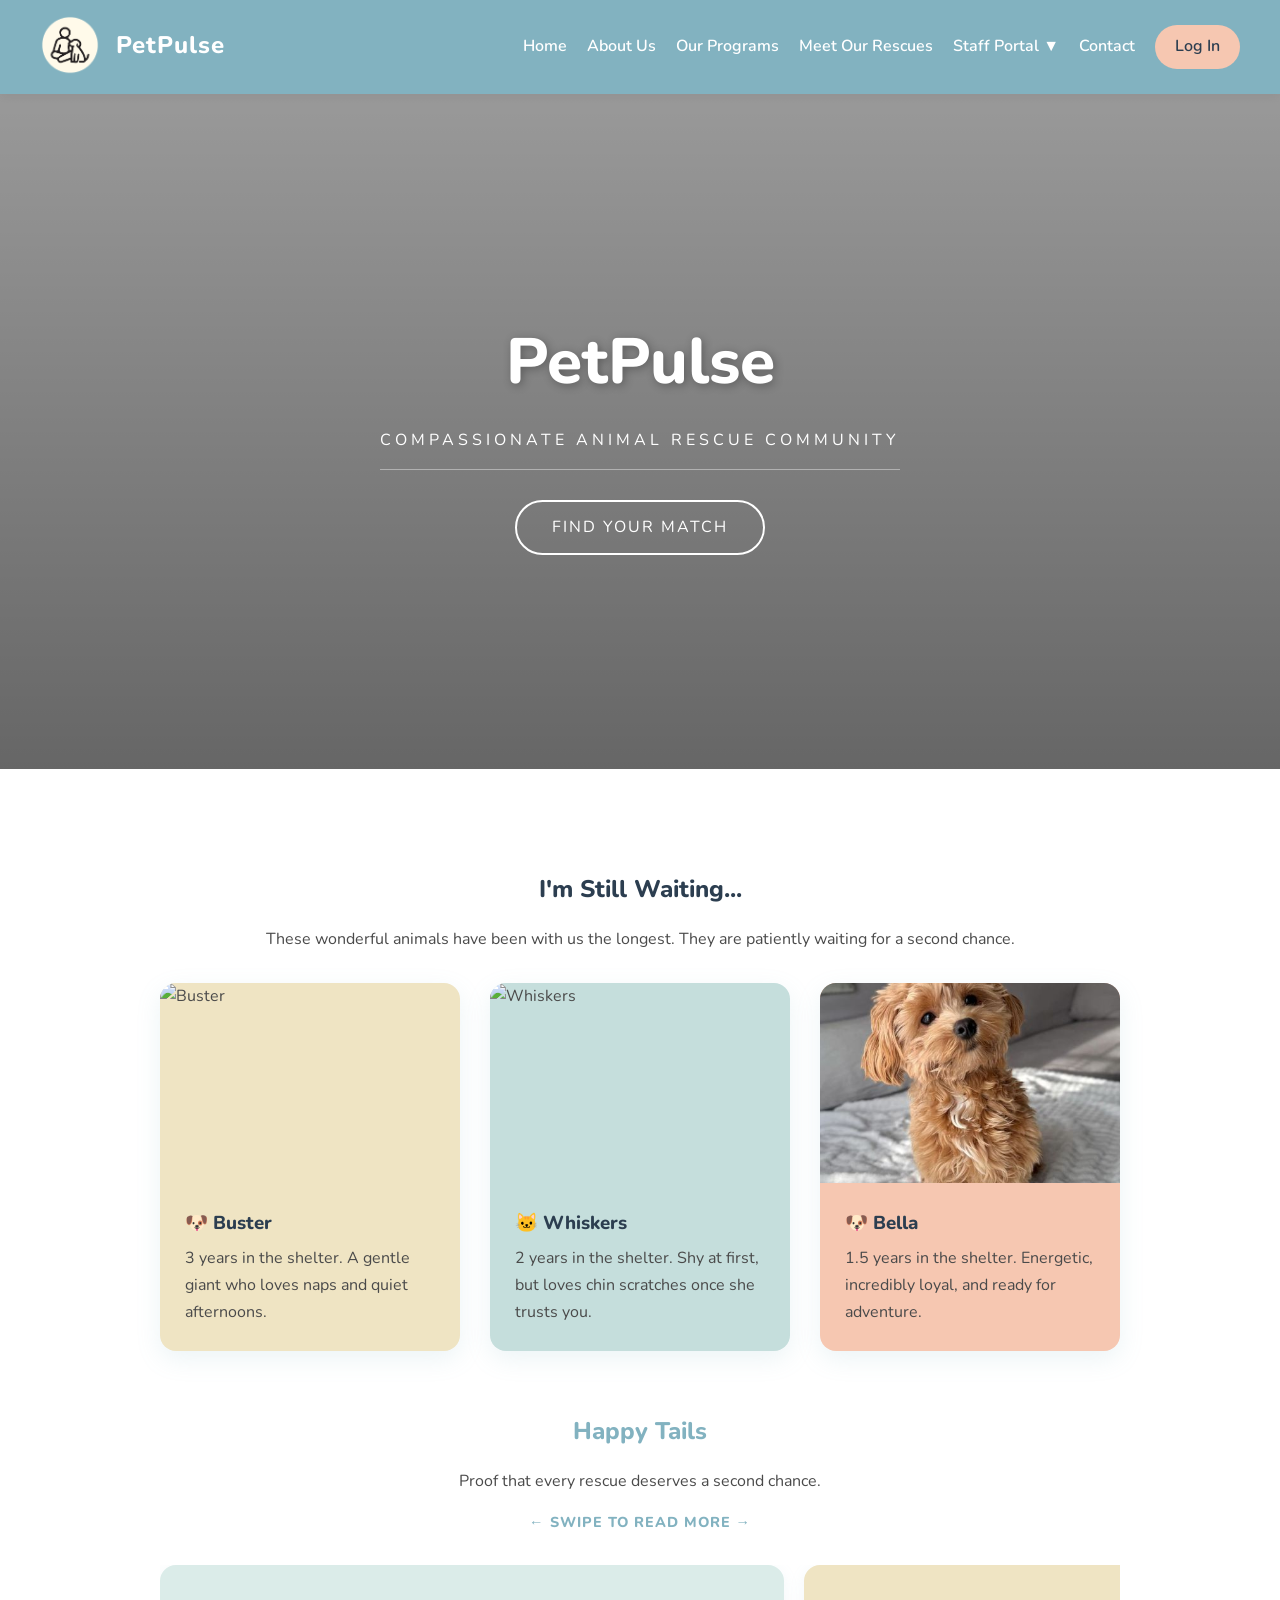
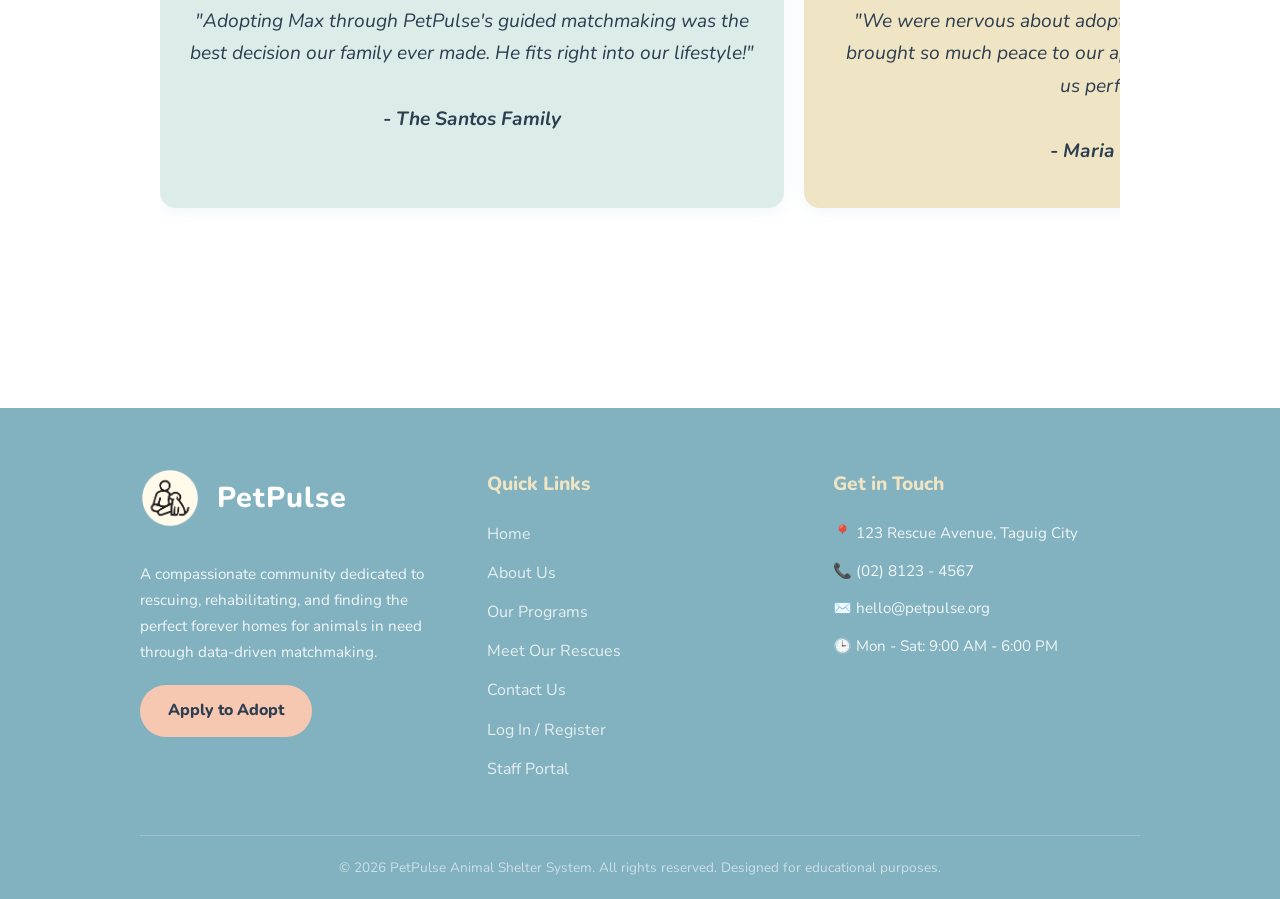
==== index.html @ 80f12bf0 "added programs page in footer" ====
<!DOCTYPE html>
<html lang="en">
<head>
    <meta charset="UTF-8">
    <meta name="viewport" content="width=device-width, initial-scale=1.0">
    <title>PetPulse | Home</title>
    
    <!-- Loads Pia's main colors and fonts -->
    <link rel="stylesheet" href="css/style.css">

    <!-- INTERNAL STYLESHEET -->
    <style>
        /* --- NEW: Cinematic Full-Screen Hero --- */
        .hero-cinematic {
            /* The linear-gradient adds the dark tint over the image */
            background-image: linear-gradient(rgba(0, 0, 0, 0.4), rgba(0, 0, 0, 0.6)), 
                              url('https://images.unsplash.com/photo-1544568100-847a948585b9?ixlib=rb-4.0.3&auto=format&fit=crop&w=1920&q=80');
            background-size: cover;
            background-position: center;
            height: 75vh; /* Takes up 75% of the screen height */
            min-height: 500px;
            display: flex;
            align-items: center;
            justify-content: center;
            text-align: center;
            color: #FFFFFF;
            margin-bottom: 60px;
        }

        .hero-content {
            max-width: 800px;
            padding: 20px;
        }

        .hero-content h1 {
            color: #FFFFFF;
            font-size: 4rem;
            margin-bottom: 10px;
            text-shadow: 2px 2px 10px rgba(0,0,0,0.3);
        }

        .hero-subtitle {
            font-size: 1rem;
            letter-spacing: 4px; /* Wide spacing like the reference */
            text-transform: uppercase;
            margin-bottom: 30px;
            padding-bottom: 15px;
            border-bottom: 1px solid rgba(255, 255, 255, 0.4); /* Thin separator line */
            display: inline-block;
        }

        /* The transparent "Ghost" button from the reference */
        .btn-ghost {
            display: inline-block;
            background-color: transparent;
            border: 2px solid #FFFFFF;
            color: #FFFFFF;
            padding: 12px 35px;
            font-size: 1rem;
            letter-spacing: 2px;
            text-transform: uppercase;
            text-decoration: none;
            transition: background-color 0.3s, color 0.3s;
        }

        .btn-ghost:hover {
            background-color: #FFFFFF;
            color: var(--text-heading);
        }

        /* Specific styles for cards with images */
        .pet-card {
            overflow: hidden; 
            border-radius: 16px;
            box-shadow: 0 8px 24px rgba(130, 178, 192, 0.15);
        }
        .pet-img {
            width: 100%;
            height: 200px;
            object-fit: cover; 
            display: block;
        }
        .pet-card-content { padding: 25px; }

                /* The transparent "Ghost" button from the reference */
        .btn-ghost {
            display: inline-block;
            background-color: transparent;
            border: 2px solid #FFFFFF;
            color: #FFFFFF;
            padding: 12px 35px;
            font-size: 1rem;
            letter-spacing: 2px;
            text-transform: uppercase;
            text-decoration: none;
            border-radius: 50px; /* <-- ADD THIS LINE HERE */
            transition: background-color 0.3s, color 0.3s;
        }

        /* --- NEW: Text-Based Testimonial Slider --- */
        .testimonial-slider {
            display: flex;
            gap: 20px;
            overflow-x: auto;
            scroll-snap-type: x mandatory;
            padding-bottom: 20px;
            scrollbar-width: thin;
            scrollbar-color: var(--color-medium-blue) transparent;
        }

        .testimonial-slider::-webkit-scrollbar {
            height: 8px;
        }
        .testimonial-slider::-webkit-scrollbar-track {
            background: rgba(0,0,0,0.05);
            border-radius: 10px;
        }
        .testimonial-slider::-webkit-scrollbar-thumb {
            background-color: var(--color-medium-blue);
            border-radius: 10px;
        }

        .testimonial-card {
            flex: 0 0 85%; /* Shrunk to 85% so the next card peeks in on mobile */
            scroll-snap-align: center;
            border-radius: 16px;
            padding: 40px 30px;
            box-sizing: border-box;
            box-shadow: 0 4px 15px rgba(130, 178, 192, 0.1);
        }

        /* Desktop: Shows even more of the next cards */
        @media (min-width: 768px) {
            .testimonial-card {
                flex: 0 0 65%; 
            }
        }

        
    </style>
</head>
<body>

    <!-- Navigation Menu -->
    <nav>
        <a href="index.html" class="logo">
            <img src="images/logo.png" alt="Paw Icon" class="nav-icon" style="height:60px; vertical-align:middle; margin-right:8px;"> 
            PetPulse
        </a>
        <div class="nav-links">
            <a href="index.html">Home</a>
            <a href="about.html">About Us</a>
            <a href="programs.html">Our Programs</a>
            <a href="rescues.html">Meet Our Rescues</a>
            
            <div class="dropdown">
                <a href="#" class="dropbtn">Staff Portal ▼</a>
                <div class="dropdown-content">
                    <a href="dashboard.html">Dashboard</a>
                    <a href="records.html">Records Management</a>
                    <a href="applications.html">Adoption Apps</a>
                    <a href="matchmaking.html">Matchmaking Results</a>
                    <a href="reports.html">Reports</a>
                </div>
            </div>

            <a href="contact.html">Contact</a>

            <!-- The JS Login Button Container -->
            <div id="navAuthContainer" style="display: inline-block; margin-left: 20px;"></div>
        </div>

        <!-- Script to handle dynamic Login/Logout state -->
        <script>
            function renderNavbarButton() {
                const authContainer = document.getElementById('navAuthContainer');
                if (!authContainer) return;

                if (localStorage.getItem('isLoggedIn') === 'true') {
                    const savedName = localStorage.getItem('profileName') || 'Admin Active';

                    authContainer.innerHTML = `
                        <div class="dropdown" style="display:inline-block; margin-left:0;">
                            <a href="#" class="btn btn-accent dropbtn" style="color: var(--text-heading); padding: 8px 20px; display: flex; align-items: center; gap: 8px; border-radius: 50px;">
                                <span>👤</span> ${savedName} ▼
                            </a>
                            <div class="dropdown-content" style="right:0; left:auto; min-width:160px;">
                                <a href="profile.html">Edit Profile</a>
                                <a href="#" id="logoutBtn">Log Out</a>
                            </div>
                        </div>
                    `;
                    document.getElementById('logoutBtn').addEventListener('click', function(e) {
                        e.preventDefault();
                        localStorage.removeItem('isLoggedIn');
                        window.location.href = 'login.html';
                    });
                } else {
                    authContainer.innerHTML = `
                        <a href="login.html" class="btn btn-accent" style="color: var(--text-heading); padding: 8px 20px; margin-left: 0; border-radius: 50px;">Log In</a>
                    `;
                }
            }

            document.addEventListener('DOMContentLoaded', renderNavbarButton);
            renderNavbarButton();
        </script>
    </nav>

    <!-- NEW: Cinematic Hero Section (Outside the container so it goes edge-to-edge) -->
    <header class="hero-cinematic">
        <div class="hero-content">
            <h1>PetPulse</h1>
            <p class="hero-subtitle">Compassionate Animal Rescue Community</p>
            <br>
            <a href="register.html" class="btn-ghost">Find Your Match</a>
        </div>
    </header>

    <div class="container">
        <!-- "Still Waiting" Section -->
        <section style="margin-bottom: 60px;">
            <div class="text-center" style="margin-bottom: 30px;">
                <h2 style="color: var(--text-heading);">I'm Still Waiting...</h2>
                <p>These wonderful animals have been with us the longest. They are patiently waiting for a second chance.</p>
            </div>
            
            <div class="grid-3">
                <div class="pet-card" style="background-color: var(--color-beige);">
                    <img src="https://images.unsplash.com/photo-1583511655857-d19b40a7a54e?ixlib=rb-4.0.3&auto=format&fit=crop&w=400&q=80" alt="Buster" class="pet-img">
                    <div class="pet-card-content">
                        <h3 style="color: var(--text-heading); margin-bottom: 5px;">🐶 Buster</h3>
                        <p>3 years in the shelter. A gentle giant who loves naps and quiet afternoons.</p>
                    </div>
                </div>
                <div class="pet-card" style="background-color: var(--color-light-teal);">
                    <img src="https://images.unsplash.com/photo-1514888286974-6c03e2ca1dba?ixlib=rb-4.0.3&auto=format&fit=crop&w=400&q=80" alt="Whiskers" class="pet-img">
                    <div class="pet-card-content">
                        <h3 style="color: var(--text-heading); margin-bottom: 5px;">🐱 Whiskers</h3>
                        <p>2 years in the shelter. Shy at first, but loves chin scratches once she trusts you.</p>
                    </div>
                </div>
                <div class="pet-card" style="background-color: var(--color-peach);">
                    <img src="images/bella.png" alt="Bella" class="pet-img">
                    <div class="pet-card-content">
                        <h3 style="color: var(--text-heading); margin-bottom: 5px;">🐶 Bella</h3>
                        <p>1.5 years in the shelter. Energetic, incredibly loyal, and ready for adventure.</p>
                    </div>
                </div>
            </div>
        </section>

        <!-- Upgraded Text-Based Happy Tails Slider -->
        <section style="margin-bottom: 60px;">
            <div class="text-center" style="margin-bottom: 30px;">
                <h2 style="color: var(--color-medium-blue);">Happy Tails</h2>
                <p>Proof that every rescue deserves a second chance.</p>
                <!-- NEW: Visual Swipe Hint -->
                <p style="margin-top: 15px; font-size: 0.9rem; color: var(--color-medium-blue); font-weight: 800; letter-spacing: 1px; text-transform: uppercase;">
                    ← Swipe to read more →
                </p>
            </div>

            <div class="testimonial-slider">
                
                <!-- Story 1 (Original Pale Mint) -->
                <div class="testimonial-card text-center" style="background-color: var(--color-pale-mint);">
                    <blockquote style="font-size: 1.2rem; font-style: italic; color: var(--text-heading); margin: 0;">
                        "Adopting Max through PetPulse's guided matchmaking was the best decision our family ever made. He fits right into our lifestyle!"
                        <br><br><strong>- The Santos Family</strong>
                    </blockquote>
                </div>

                <!-- Story 2 (Beige) -->
                <div class="testimonial-card text-center" style="background-color: var(--color-beige);">
                    <blockquote style="font-size: 1.2rem; font-style: italic; color: var(--text-heading); margin: 0;">
                        "We were nervous about adopting an older cat, but Luna has brought so much peace to our apartment. The system matched us perfectly."
                        <br><br><strong>- Maria & Luna</strong>
                    </blockquote>
                </div>

                <!-- Story 3 (Cream) -->
                <div class="testimonial-card text-center" style="background-color: var(--color-cream);">
                    <blockquote style="font-size: 1.2rem; font-style: italic; color: var(--text-heading); margin: 0;">
                        "Cooper's energy intimidated some, but his adventurous spirit matches our hiking habits perfectly. Thank you PetPulse!"
                        <br><br><strong>- David & Mark</strong>
                    </blockquote>
                </div>

            </div>
        </section>
    </div>

    <!-- Footer -->
    <footer class="site-footer">
        <div class="footer-grid">
            
            <div class="footer-brand">
                <!-- UPDATED: Added the custom paw-icon and fixed the href link -->
                <a href="index.html" class="logo">
                    <img src="images/logo.png" alt="Paw Icon" class="nav-icon" style="height:60px; vertical-align:middle; margin-right:8px;"> 
                    PetPulse
                </a>
                <p style="margin-top: 15px;">A compassionate community dedicated to rescuing, rehabilitating, and finding the perfect forever homes for animals in need through data-driven matchmaking.</p>
                <div style="margin-top: 15px;">
                    <a href="register.html" class="btn btn-accent btn-small" style="color: var(--text-heading);">Apply to Adopt</a>
                </div>
            </div>

            <div>
                <h3 class="footer-heading">Quick Links</h3>
                <ul class="footer-links">
                    <li><a href="index.html">Home</a></li>
                    <li><a href="about.html">About Us</a></li>
                    <li><a href="programs.html">Our Programs</a></li>
                    <li><a href="rescues.html">Meet Our Rescues</a></li>
                    <li><a href="contact.html">Contact Us</a></li>
                    <li><a href="login.html">Log In / Register</a></li>
                    <li><a href="dashboard.html">Staff Portal</a></li>
                </ul>
            </div>

            <div class="footer-contact">
                <h3 class="footer-heading">Get in Touch</h3>
                <p>📍 123 Rescue Avenue, Taguig City</p>
                <p>📞 (02) 8123 - 4567</p>
                <p>✉️ hello@petpulse.org</p>
                <p>🕒 Mon - Sat: 9:00 AM - 6:00 PM</p>
            </div>
            
        </div>

        <div class="footer-bottom">
            <p>&copy; 2026 PetPulse Animal Shelter System. All rights reserved. Designed for educational purposes.</p>
        </div>
    </footer>

</body>
</html>
---- css/style.css ----
@import url('https://fonts.googleapis.com/css2?family=Nunito:wght@400;600;800&display=swap');

:root {
    /* The Custom Palette */
    --color-beige: #EFE4C3;
    --color-cream: #F1EAE0;
    --color-light-teal: #C5DEDC;
    --color-pale-mint: #DBECE9;
    --color-peach: #F6C7B1;
    --color-medium-blue: #82B2C0;
    
    /* System Colors */
    --text-main: #4A4A4A;      /* Soft dark gray for readability */
    --text-heading: #2C3E50;   /* Slightly darker for titles */
    --bg-card: #FFFFFF;
    
    --radius-soft: 16px;
    --shadow-soft: 0 8px 24px rgba(130, 178, 192, 0.15);
}

/* --- Base Typography & Reset --- */
* {
    margin: 0;
    padding: 0;
    box-sizing: border-box;
}

body {
    font-family: 'Nunito', sans-serif;
    background-color: #FFFFFF; 
    color: var(--text-main);
    line-height: 1.7;
}

h1, h2, h3 {
    color: var(--text-heading);
    margin-bottom: 1rem;
    font-weight: 800;
}

/* --- Navigation Bar & Dropdown --- */
nav {
    background-color: var(--color-medium-blue);
    padding: 15px 40px;
    display: flex;
    justify-content: space-between;
    align-items: center;
    box-shadow: 0 4px 10px rgba(0,0,0,0.05);
}

.logo {
    font-size: 1.5rem;
    font-weight: 800;
    color: #FFFFFF;
    text-decoration: none;
    letter-spacing: 1px;
}

.nav-icon {
    height: 48px; 
    width: auto;
    vertical-align: middle; 
    margin-right: 8px; 
    margin-bottom: 4px; 
}

.nav-links {
    display: flex;
    align-items: center;
}

.nav-links a {
    color: #FFFFFF;
    margin-left: 20px;
    text-decoration: none;
    font-weight: 600;
    transition: opacity 0.3s;
}

.nav-links a:hover {
    opacity: 0.8;
}

/* Dropdown Container */
.dropdown {
    position: relative;
    display: inline-block;
}

/* The Staff Portal Link */
.dropdown .dropbtn {
    cursor: pointer;
}

/* Dropdown Content (Hidden by Default) */
.dropdown-content {
    display: none;
    position: absolute;
    background-color: var(--bg-card);
    min-width: 200px;
    box-shadow: var(--shadow-soft);
    border-radius: var(--radius-soft);
    z-index: 1;
    
    /* THE FIX: Changed from 150% to 100% so it touches the navbar */
    top: 100%; 
    left: 20px;
    overflow: hidden;
}

/* Creates an invisible bridge so the hover state doesn't break */
.dropdown::after {
    content: "";
    position: absolute;
    top: 100%;
    left: 0;
    width: 100%;
    height: 30px; /* Adjust this to make the gap bigger or smaller */
    background: transparent;
}

/* Links inside the dropdown */
.dropdown-content a {
    color: var(--text-heading);
    padding: 12px 16px;
    text-decoration: none;
    display: block;
    margin: 0;
    font-weight: 600;
    transition: background-color 0.2s;
}

/* Hover effect for dropdown links */
.dropdown-content a:hover {
    background-color: var(--color-pale-mint);
    opacity: 1;
}

/* Show the dropdown menu on hover */
.dropdown:hover .dropdown-content {
    display: block;
}

/* --- Buttons --- */
.btn {
    display: inline-block;
    padding: 12px 28px;
    border: none;
    border-radius: 50px; /* Pill shape for friendliness */
    font-size: 1rem;
    font-weight: 800;
    text-decoration: none;
    cursor: pointer;
    transition: transform 0.2s, box-shadow 0.2s;
}

.btn:hover {
    transform: translateY(-2px);
    box-shadow: 0 6px 15px rgba(0,0,0,0.1);
}

.btn-primary {
    background-color: var(--color-medium-blue);
    color: #FFFFFF;
}

.btn-accent {
    background-color: var(--color-peach);
    color: var(--text-heading);
}

.btn-outline {
    background-color: transparent;
    border: 2px solid var(--color-medium-blue);
    color: var(--color-medium-blue);
}

/* --- Layouts & Components --- */
.container {
    max-width: 1000px;
    margin: 0 auto;
    padding: 40px 20px;
}

.hero {
    background-color: var(--color-pale-mint);
    border-radius: var(--radius-soft);
    padding: 60px 40px;
    text-align: center;
    margin-bottom: 40px;
}

.hero h1 {
    font-size: 2.8rem;
    color: var(--color-medium-blue);
}

.hero p {
    font-size: 1.2rem;
    margin-bottom: 25px;
    max-width: 600px;
    margin-left: auto;
    margin-right: auto;
}

.card {
    background-color: var(--bg-card);
    padding: 30px;
    border-radius: var(--radius-soft);
    box-shadow: var(--shadow-soft);
}

.grid-3 {
    display: grid;
    grid-template-columns: repeat(auto-fit, minmax(280px, 1fr));
    gap: 30px;
    margin-top: 20px;
}

.grid-2 {
    display: grid;
    grid-template-columns: repeat(auto-fit, minmax(400px, 1fr));
    gap: 30px;
}

.text-center {
    text-align: center;
}

/* ==========================================================================
   FOOTER STYLES
   ========================================================================== */
.site-footer {
    background-color: var(--color-medium-blue);
    color: #FFFFFF;
    padding: 60px 40px 20px;
    margin-top: 80px; /* Pushes the footer away from the main content */
}

.footer-grid {
    display: grid;
    grid-template-columns: repeat(auto-fit, minmax(250px, 1fr));
    gap: 40px;
    max-width: 1000px;
    margin: 0 auto;
    border-bottom: 1px solid rgba(255,255,255,0.2);
    padding-bottom: 40px;
}

.footer-brand .logo {
    font-size: 1.8rem;
    margin-bottom: 15px;
    display: inline-block;
}

.footer-brand p {
    opacity: 0.9;
    margin-bottom: 20px;
    font-size: 0.95rem;
}

.footer-heading {
    font-size: 1.2rem;
    font-weight: 800;
    margin-bottom: 20px;
    color: var(--color-beige); /* Uses your custom pastel palette for contrast */
}

.footer-links {
    list-style: none;
}

.footer-links li {
    margin-bottom: 12px;
}

.footer-links a {
    color: #FFFFFF;
    text-decoration: none;
    opacity: 0.8;
    transition: all 0.3s ease;
    display: inline-block;
}

.footer-links a:hover {
    opacity: 1;
    color: var(--color-pale-mint);
    transform: translateX(5px); /* Soft sliding effect on hover */
}

.footer-contact p {
    opacity: 0.9;
    margin-bottom: 12px;
    font-size: 0.95rem;
}

.footer-bottom {
    text-align: center;
    padding-top: 20px;
    opacity: 0.6;
    font-size: 0.85rem;
}
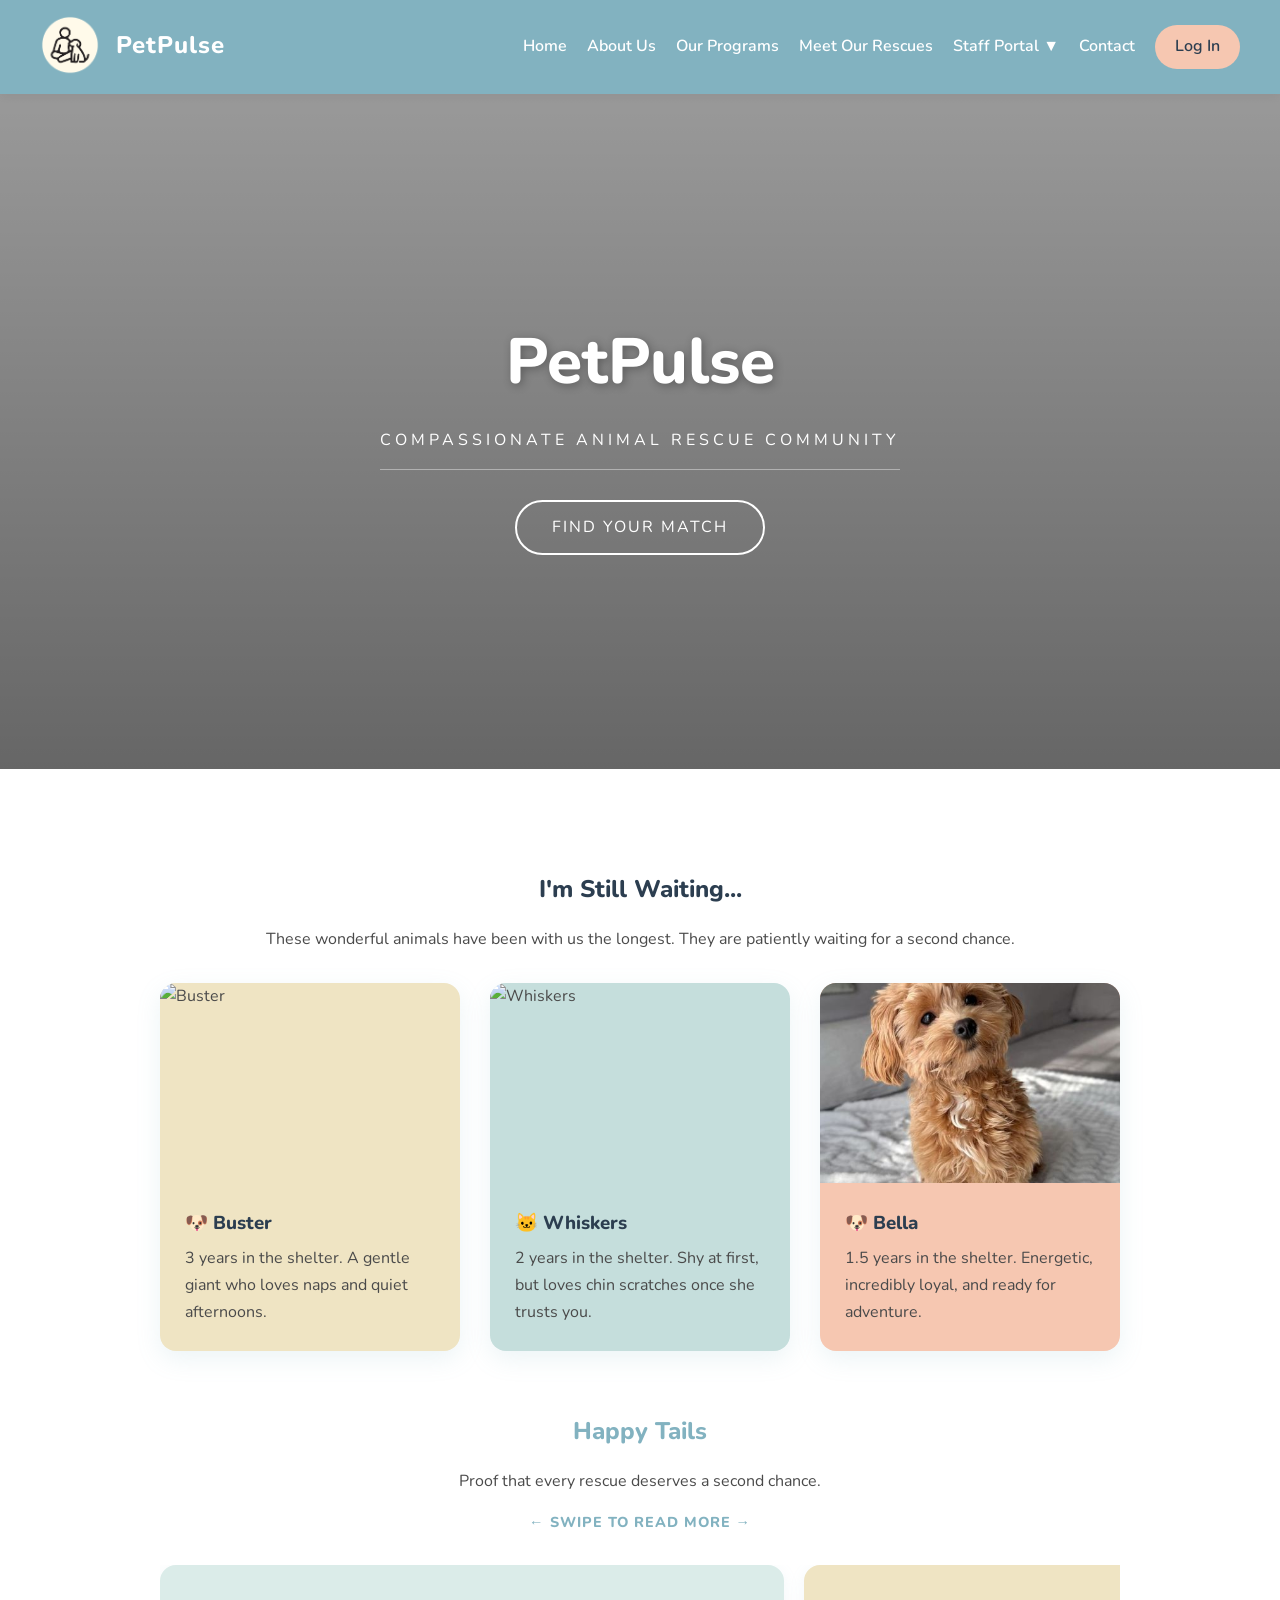
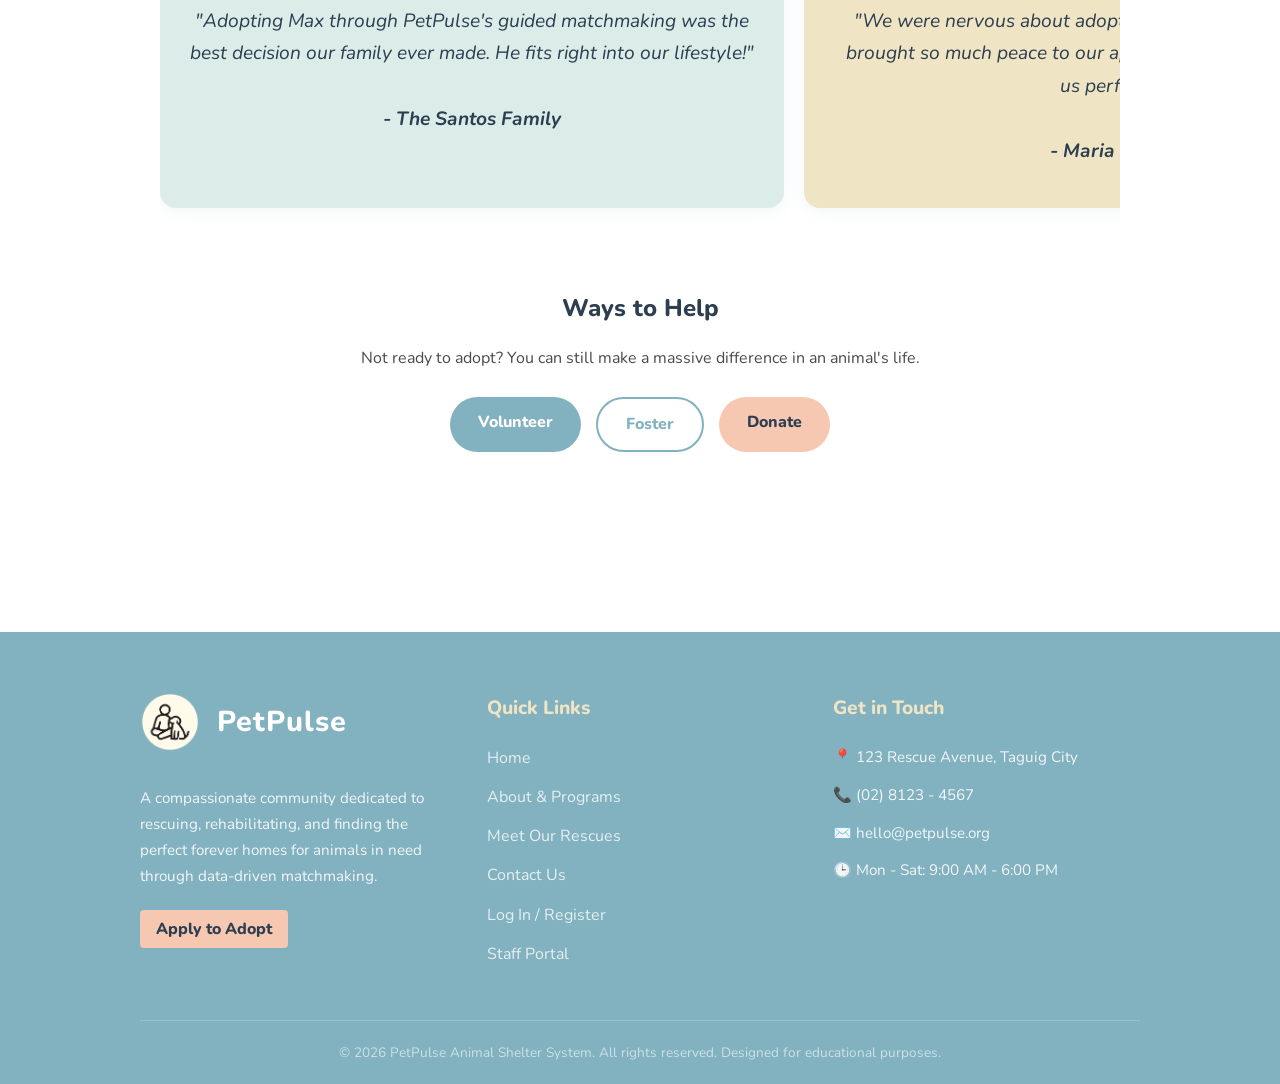
==== commit 043b24a7: "apply to adopt na logged in" ====
--- a/index.html
+++ b/index.html
@@ -289,6 +289,17 @@
 
             </div>
         </section>
+
+        <!-- Ways to Help -->
+        <section class="text-center" style="margin-bottom: 60px;">
+            <h2 style="color: var(--text-heading);">Ways to Help</h2>
+            <p style="margin-bottom: 25px;">Not ready to adopt? You can still make a massive difference in an animal's life.</p>
+            <div style="display: flex; justify-content: center; gap: 15px; flex-wrap: wrap;">
+                <a href="#" class="btn btn-primary">Volunteer</a>
+                <a href="#" class="btn btn-outline">Foster</a>
+                <a href="#" class="btn btn-accent" style="color: var(--text-heading);">Donate</a>
+            </div>
+        </section>
     </div>
 
     <!-- Footer -->
@@ -296,14 +307,17 @@
         <div class="footer-grid">
             
             <div class="footer-brand">
-                <!-- UPDATED: Added the custom paw-icon and fixed the href link -->
                 <a href="index.html" class="logo">
                     <img src="images/logo.png" alt="Paw Icon" class="nav-icon" style="height:60px; vertical-align:middle; margin-right:8px;"> 
                     PetPulse
                 </a>
                 <p style="margin-top: 15px;">A compassionate community dedicated to rescuing, rehabilitating, and finding the perfect forever homes for animals in need through data-driven matchmaking.</p>
                 <div style="margin-top: 15px;">
-                    <a href="register.html" class="btn btn-accent btn-small" style="color: var(--text-heading);">Apply to Adopt</a>
+                    <!-- SMART FOOTER BUTTON: Checks if user is already logged in -->
+                    <button class="btn btn-accent btn-small" style="color: var(--text-heading); font-family: inherit; cursor: pointer; border: none; padding: 8px 16px; border-radius: 4px;" 
+                            onclick="if(localStorage.getItem('isLoggedIn') === 'true') { alert('✨ You are already registered and logged in! Head over to \'Meet Our Rescues\' to view profiles.'); window.location.href='rescues.html'; } else { window.location.href='register.html'; }">
+                        Apply to Adopt
+                    </button>
                 </div>
             </div>
 
@@ -311,8 +325,7 @@
                 <h3 class="footer-heading">Quick Links</h3>
                 <ul class="footer-links">
                     <li><a href="index.html">Home</a></li>
-                    <li><a href="about.html">About Us</a></li>
-                    <li><a href="programs.html">Our Programs</a></li>
+                    <li><a href="about.html">About & Programs</a></li>
                     <li><a href="rescues.html">Meet Our Rescues</a></li>
                     <li><a href="contact.html">Contact Us</a></li>
                     <li><a href="login.html">Log In / Register</a></li>
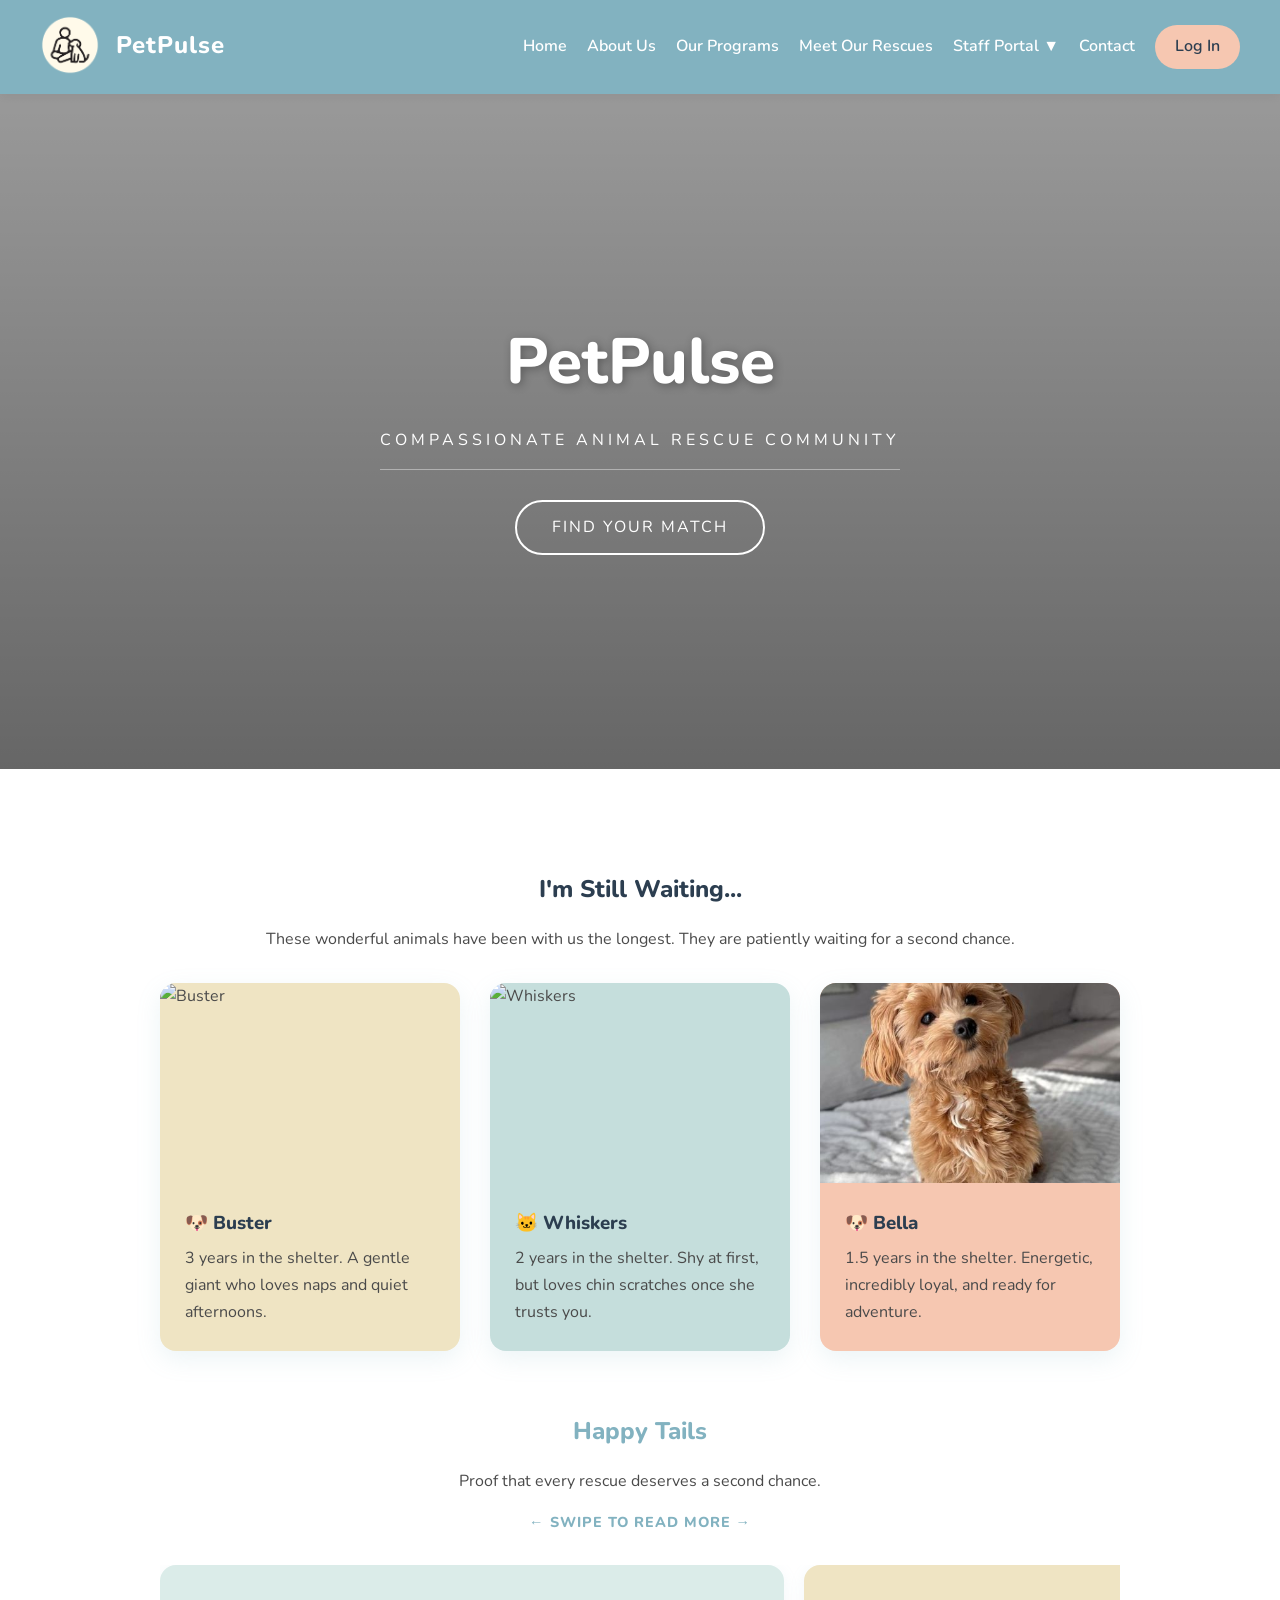
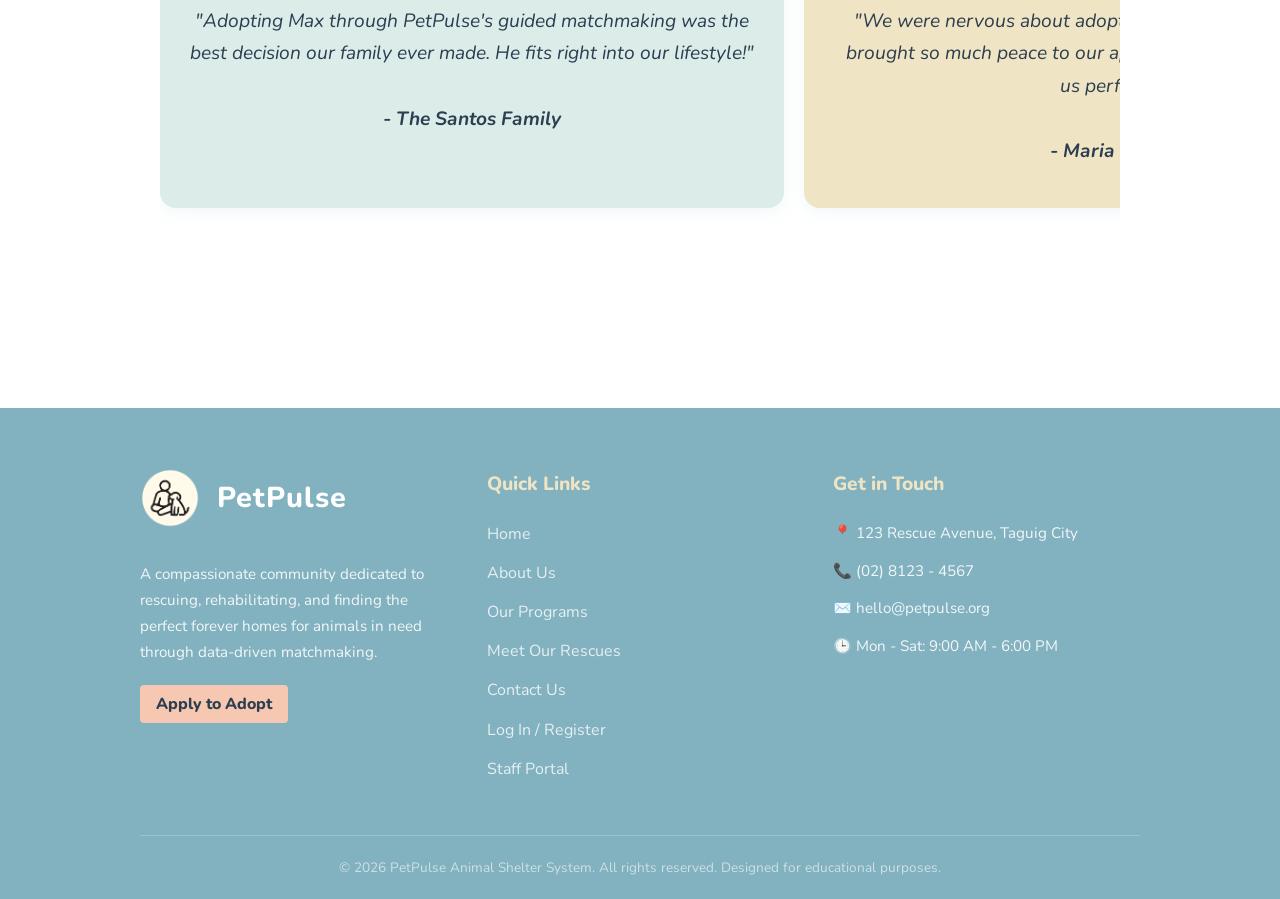
==== commit 8426ad90: "resolved merge conflicts, footer upd" ====
--- a/index.html
+++ b/index.html
@@ -289,17 +289,6 @@
 
             </div>
         </section>
-
-        <!-- Ways to Help -->
-        <section class="text-center" style="margin-bottom: 60px;">
-            <h2 style="color: var(--text-heading);">Ways to Help</h2>
-            <p style="margin-bottom: 25px;">Not ready to adopt? You can still make a massive difference in an animal's life.</p>
-            <div style="display: flex; justify-content: center; gap: 15px; flex-wrap: wrap;">
-                <a href="#" class="btn btn-primary">Volunteer</a>
-                <a href="#" class="btn btn-outline">Foster</a>
-                <a href="#" class="btn btn-accent" style="color: var(--text-heading);">Donate</a>
-            </div>
-        </section>
     </div>
 
     <!-- Footer -->
@@ -325,7 +314,8 @@
                 <h3 class="footer-heading">Quick Links</h3>
                 <ul class="footer-links">
                     <li><a href="index.html">Home</a></li>
-                    <li><a href="about.html">About & Programs</a></li>
+                    <li><a href="about.html">About Us</a></li>
+                    <li><a href="programs.html">Our Programs</a></li>
                     <li><a href="rescues.html">Meet Our Rescues</a></li>
                     <li><a href="contact.html">Contact Us</a></li>
                     <li><a href="login.html">Log In / Register</a></li>
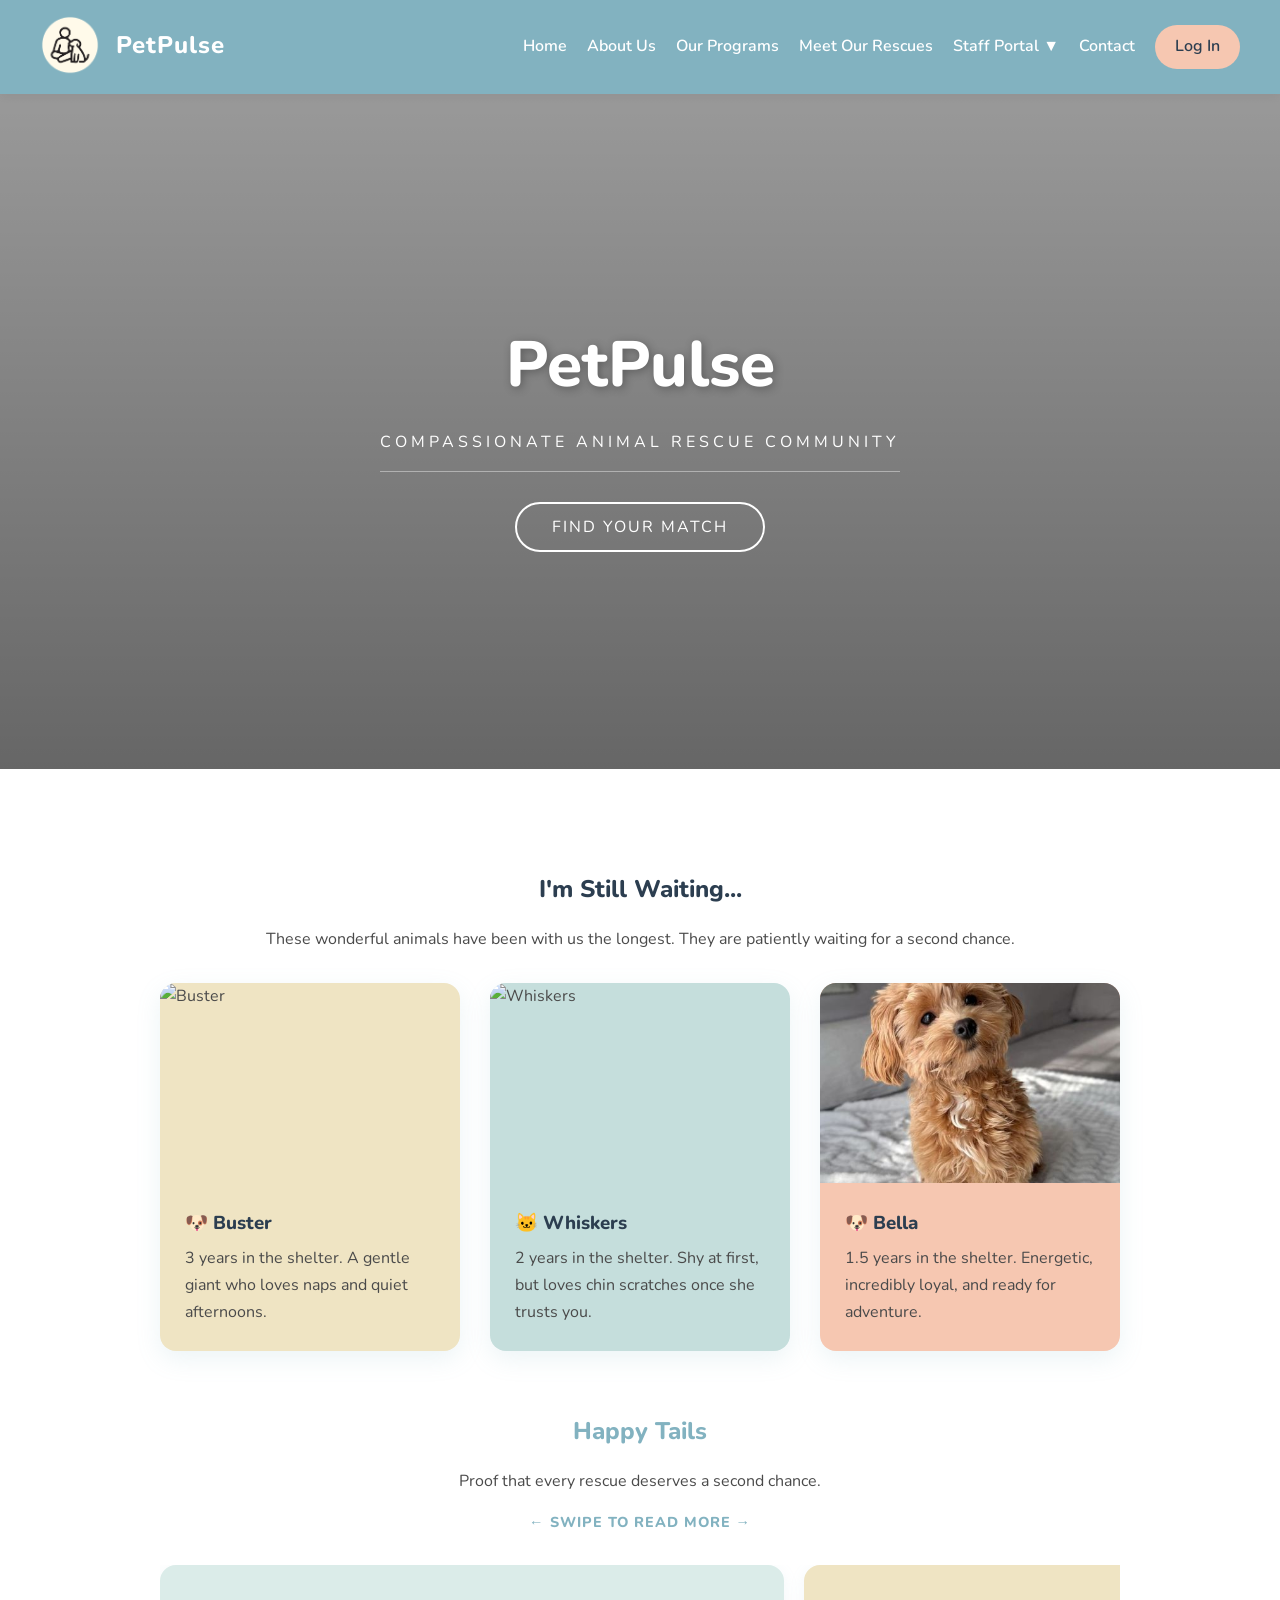
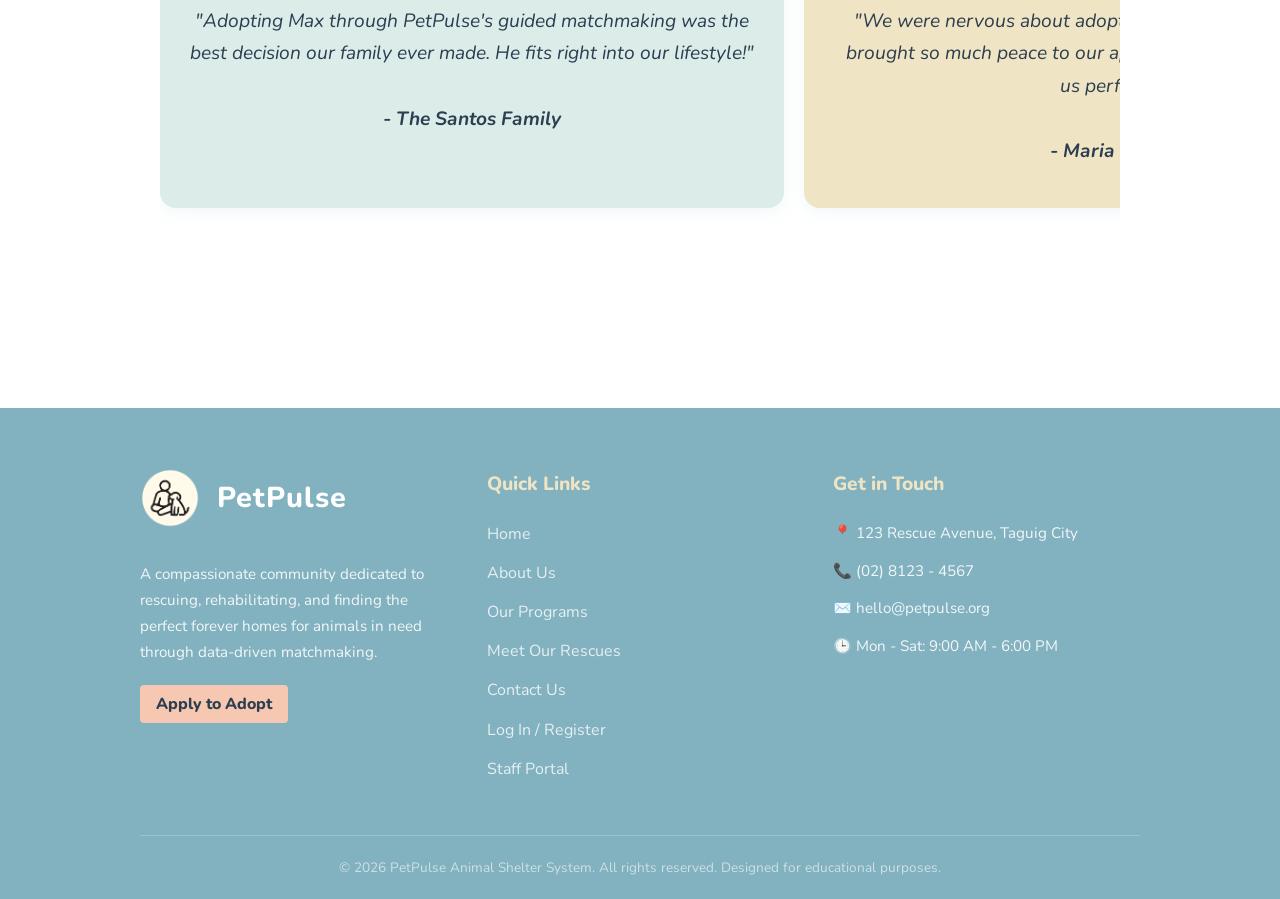
==== commit 07ec2d86: "find your match button fix" ====
--- a/index.html
+++ b/index.html
@@ -60,7 +60,10 @@
             letter-spacing: 2px;
             text-transform: uppercase;
             text-decoration: none;
+            border-radius: 50px;
             transition: background-color 0.3s, color 0.3s;
+            cursor: pointer;
+            font-family: inherit;
         }
 
         .btn-ghost:hover {
@@ -81,21 +84,6 @@
             display: block;
         }
         .pet-card-content { padding: 25px; }
-
-                /* The transparent "Ghost" button from the reference */
-        .btn-ghost {
-            display: inline-block;
-            background-color: transparent;
-            border: 2px solid #FFFFFF;
-            color: #FFFFFF;
-            padding: 12px 35px;
-            font-size: 1rem;
-            letter-spacing: 2px;
-            text-transform: uppercase;
-            text-decoration: none;
-            border-radius: 50px; /* <-- ADD THIS LINE HERE */
-            transition: background-color 0.3s, color 0.3s;
-        }
 
         /* --- NEW: Text-Based Testimonial Slider --- */
         .testimonial-slider {
@@ -135,8 +123,6 @@
                 flex: 0 0 65%; 
             }
         }
-
-        
     </style>
 </head>
 <body>
@@ -207,13 +193,15 @@
         </script>
     </nav>
 
-    <!-- NEW: Cinematic Hero Section (Outside the container so it goes edge-to-edge) -->
+    <!-- FIXED: Cinematic Hero Section with inline session status tracker verification -->
     <header class="hero-cinematic">
         <div class="hero-content">
             <h1>PetPulse</h1>
             <p class="hero-subtitle">Compassionate Animal Rescue Community</p>
             <br>
-            <a href="register.html" class="btn-ghost">Find Your Match</a>
+            <button class="btn-ghost" onclick="if(localStorage.getItem('isLoggedIn') === 'true') { alert('✨ You are already signed in! Sending you directly to our active resident database...'); window.location.href='rescues.html'; } else { window.location.href='register.html'; }">
+                Find Your Match
+            </button>
         </div>
     </header>
 
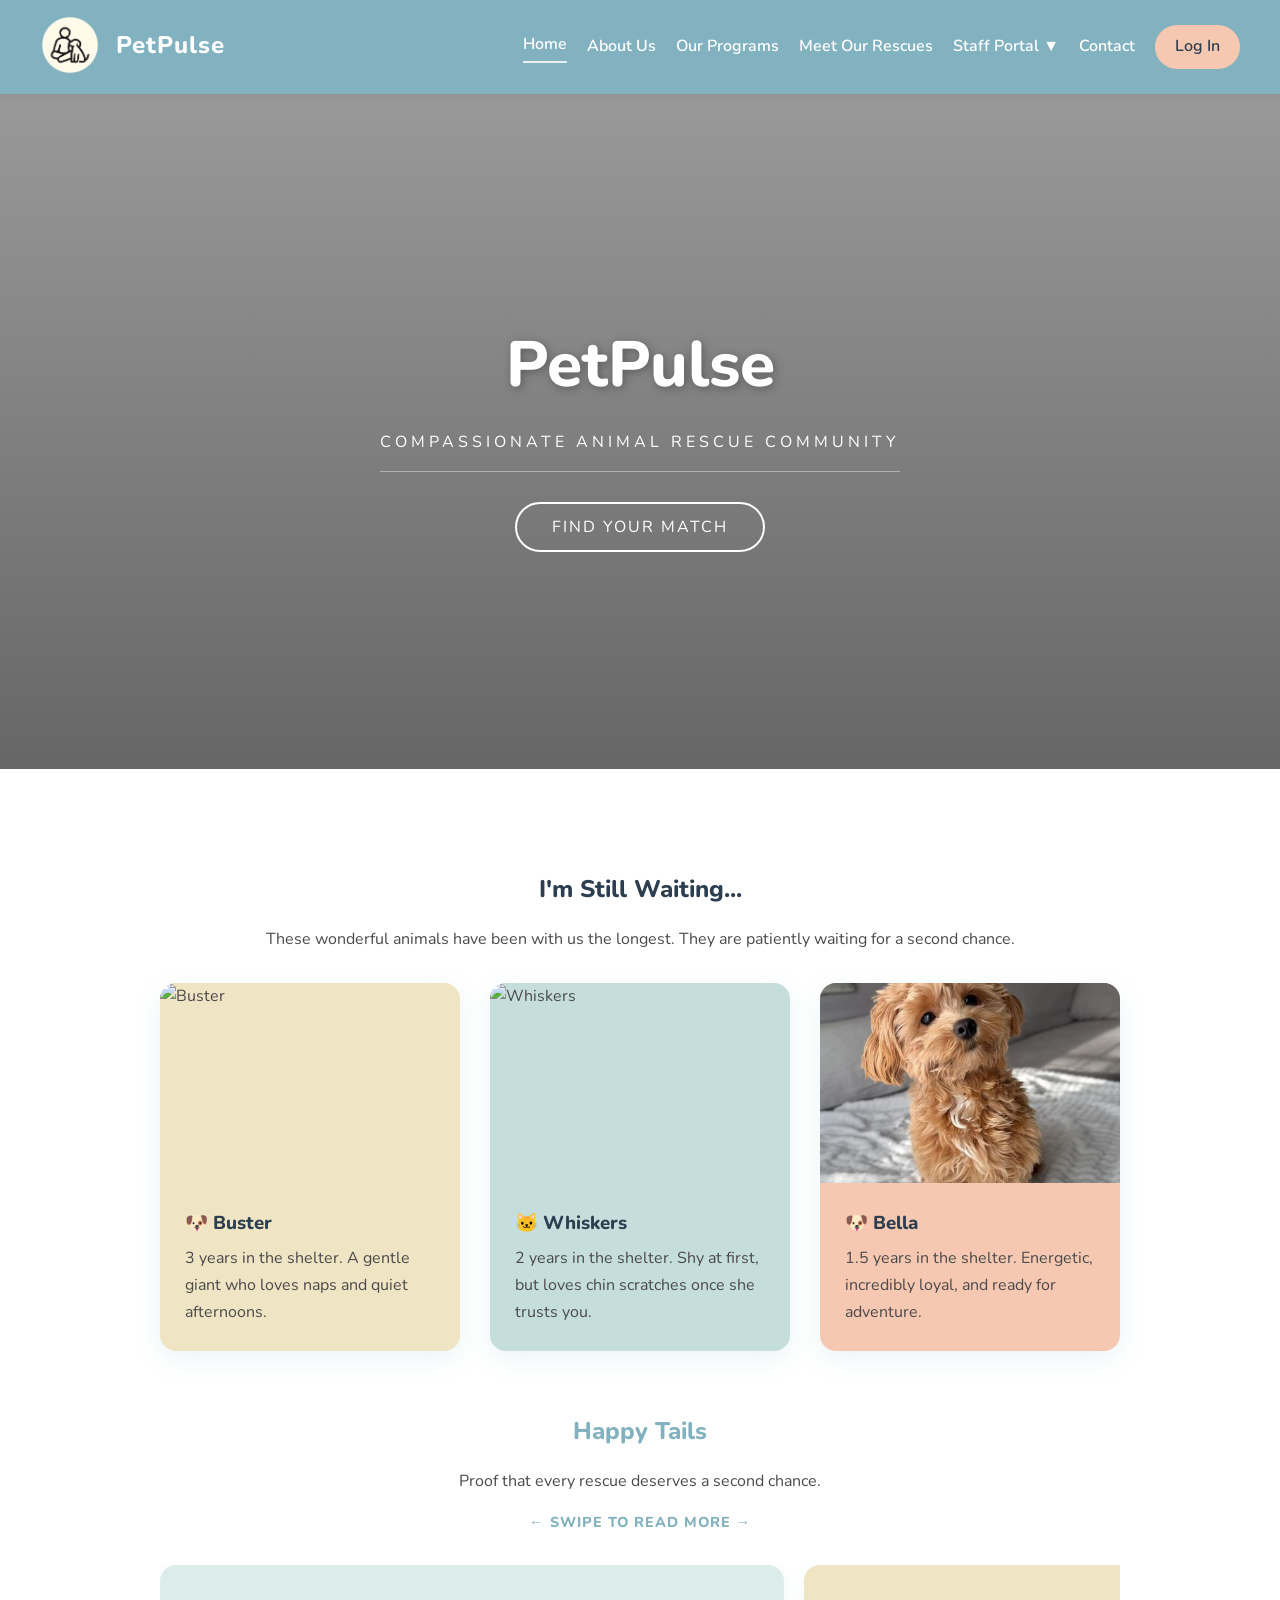
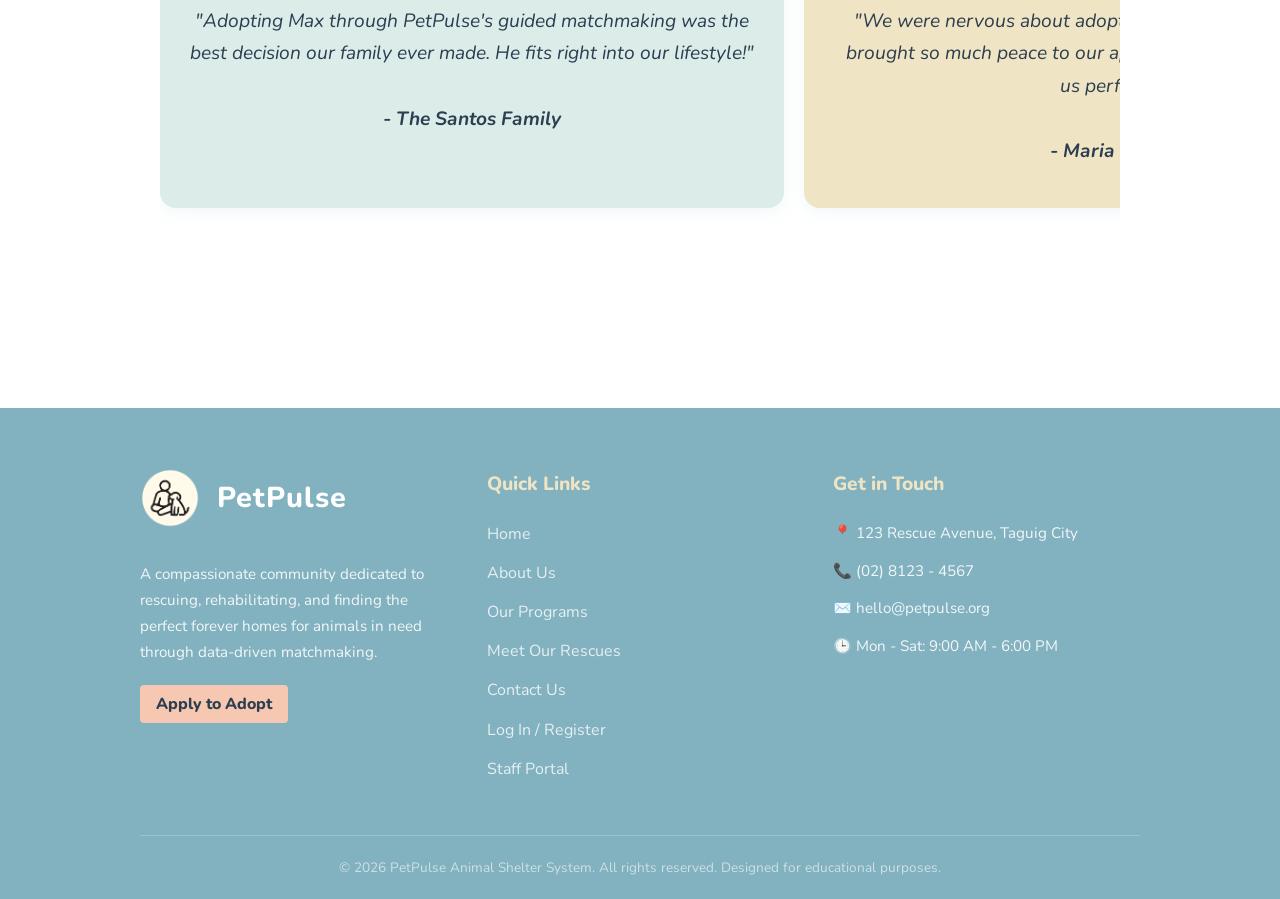
==== commit dbb8b966: "InterfaceFix" ====
--- a/index.html
+++ b/index.html
@@ -7,17 +7,17 @@
     
     <!-- Loads Pia's main colors and fonts -->
     <link rel="stylesheet" href="css/style.css">
+    <script src="js/auth.js" defer></script>
 
     <!-- INTERNAL STYLESHEET -->
     <style>
-        /* --- NEW: Cinematic Full-Screen Hero --- */
+        /* --- Cinematic Full-Screen Hero --- */
         .hero-cinematic {
-            /* The linear-gradient adds the dark tint over the image */
             background-image: linear-gradient(rgba(0, 0, 0, 0.4), rgba(0, 0, 0, 0.6)), 
                               url('https://images.unsplash.com/photo-1544568100-847a948585b9?ixlib=rb-4.0.3&auto=format&fit=crop&w=1920&q=80');
             background-size: cover;
             background-position: center;
-            height: 75vh; /* Takes up 75% of the screen height */
+            height: 75vh;
             min-height: 500px;
             display: flex;
             align-items: center;
@@ -41,11 +41,11 @@
 
         .hero-subtitle {
             font-size: 1rem;
-            letter-spacing: 4px; /* Wide spacing like the reference */
+            letter-spacing: 4px;
             text-transform: uppercase;
             margin-bottom: 30px;
             padding-bottom: 15px;
-            border-bottom: 1px solid rgba(255, 255, 255, 0.4); /* Thin separator line */
+            border-bottom: 1px solid rgba(255, 255, 255, 0.4);
             display: inline-block;
         }
 
@@ -85,7 +85,7 @@
         }
         .pet-card-content { padding: 25px; }
 
-        /* --- NEW: Text-Based Testimonial Slider --- */
+        /* --- Text-Based Testimonial Slider --- */
         .testimonial-slider {
             display: flex;
             gap: 20px;
@@ -109,7 +109,7 @@
         }
 
         .testimonial-card {
-            flex: 0 0 85%; /* Shrunk to 85% so the next card peeks in on mobile */
+            flex: 0 0 85%;
             scroll-snap-align: center;
             border-radius: 16px;
             padding: 40px 30px;
@@ -117,7 +117,6 @@
             box-shadow: 0 4px 15px rgba(130, 178, 192, 0.1);
         }
 
-        /* Desktop: Shows even more of the next cards */
         @media (min-width: 768px) {
             .testimonial-card {
                 flex: 0 0 65%; 
@@ -156,50 +155,16 @@
             <div id="navAuthContainer" style="display: inline-block; margin-left: 20px;"></div>
         </div>
 
-        <!-- Script to handle dynamic Login/Logout state -->
-        <script>
-            function renderNavbarButton() {
-                const authContainer = document.getElementById('navAuthContainer');
-                if (!authContainer) return;
-
-                if (localStorage.getItem('isLoggedIn') === 'true') {
-                    const savedName = localStorage.getItem('profileName') || 'Admin Active';
-
-                    authContainer.innerHTML = `
-                        <div class="dropdown" style="display:inline-block; margin-left:0;">
-                            <a href="#" class="btn btn-accent dropbtn" style="color: var(--text-heading); padding: 8px 20px; display: flex; align-items: center; gap: 8px; border-radius: 50px;">
-                                <span>👤</span> ${savedName} ▼
-                            </a>
-                            <div class="dropdown-content" style="right:0; left:auto; min-width:160px;">
-                                <a href="profile.html">Edit Profile</a>
-                                <a href="#" id="logoutBtn">Log Out</a>
-                            </div>
-                        </div>
-                    `;
-                    document.getElementById('logoutBtn').addEventListener('click', function(e) {
-                        e.preventDefault();
-                        localStorage.removeItem('isLoggedIn');
-                        window.location.href = 'login.html';
-                    });
-                } else {
-                    authContainer.innerHTML = `
-                        <a href="login.html" class="btn btn-accent" style="color: var(--text-heading); padding: 8px 20px; margin-left: 0; border-radius: 50px;">Log In</a>
-                    `;
-                }
-            }
-
-            document.addEventListener('DOMContentLoaded', renderNavbarButton);
-            renderNavbarButton();
-        </script>
+        <!-- Auth handled by js/auth.js -->
     </nav>
 
-    <!-- FIXED: Cinematic Hero Section with inline session status tracker verification -->
+    <!-- FIXED: Redirects to login.html if not logged in -->
     <header class="hero-cinematic">
         <div class="hero-content">
             <h1>PetPulse</h1>
             <p class="hero-subtitle">Compassionate Animal Rescue Community</p>
             <br>
-            <button class="btn-ghost" onclick="if(localStorage.getItem('isLoggedIn') === 'true') { alert('✨ You are already signed in! Sending you directly to our active resident database...'); window.location.href='rescues.html'; } else { window.location.href='register.html'; }">
+            <button class="btn-ghost" onclick="if(localStorage.getItem('isLoggedIn') === 'true') { alert('✨ You are already signed in! Sending you directly to our active resident database...'); window.location.href='rescues.html'; } else { window.location.href='login.html'; }">
                 Find Your Match
             </button>
         </div>
@@ -238,43 +203,35 @@
             </div>
         </section>
 
-        <!-- Upgraded Text-Based Happy Tails Slider -->
+        <!-- Happy Tails Slider -->
         <section style="margin-bottom: 60px;">
             <div class="text-center" style="margin-bottom: 30px;">
                 <h2 style="color: var(--color-medium-blue);">Happy Tails</h2>
                 <p>Proof that every rescue deserves a second chance.</p>
-                <!-- NEW: Visual Swipe Hint -->
                 <p style="margin-top: 15px; font-size: 0.9rem; color: var(--color-medium-blue); font-weight: 800; letter-spacing: 1px; text-transform: uppercase;">
                     ← Swipe to read more →
                 </p>
             </div>
 
             <div class="testimonial-slider">
-                
-                <!-- Story 1 (Original Pale Mint) -->
                 <div class="testimonial-card text-center" style="background-color: var(--color-pale-mint);">
                     <blockquote style="font-size: 1.2rem; font-style: italic; color: var(--text-heading); margin: 0;">
                         "Adopting Max through PetPulse's guided matchmaking was the best decision our family ever made. He fits right into our lifestyle!"
                         <br><br><strong>- The Santos Family</strong>
                     </blockquote>
                 </div>
-
-                <!-- Story 2 (Beige) -->
                 <div class="testimonial-card text-center" style="background-color: var(--color-beige);">
                     <blockquote style="font-size: 1.2rem; font-style: italic; color: var(--text-heading); margin: 0;">
                         "We were nervous about adopting an older cat, but Luna has brought so much peace to our apartment. The system matched us perfectly."
                         <br><br><strong>- Maria & Luna</strong>
                     </blockquote>
                 </div>
-
-                <!-- Story 3 (Cream) -->
                 <div class="testimonial-card text-center" style="background-color: var(--color-cream);">
                     <blockquote style="font-size: 1.2rem; font-style: italic; color: var(--text-heading); margin: 0;">
                         "Cooper's energy intimidated some, but his adventurous spirit matches our hiking habits perfectly. Thank you PetPulse!"
                         <br><br><strong>- David & Mark</strong>
                     </blockquote>
                 </div>
-
             </div>
         </section>
     </div>
@@ -290,9 +247,9 @@
                 </a>
                 <p style="margin-top: 15px;">A compassionate community dedicated to rescuing, rehabilitating, and finding the perfect forever homes for animals in need through data-driven matchmaking.</p>
                 <div style="margin-top: 15px;">
-                    <!-- SMART FOOTER BUTTON: Checks if user is already logged in -->
+                    <!-- REDIRECTS TO LOGIN instead of register if not logged in -->
                     <button class="btn btn-accent btn-small" style="color: var(--text-heading); font-family: inherit; cursor: pointer; border: none; padding: 8px 16px; border-radius: 4px;" 
-                            onclick="if(localStorage.getItem('isLoggedIn') === 'true') { alert('✨ You are already registered and logged in! Head over to \'Meet Our Rescues\' to view profiles.'); window.location.href='rescues.html'; } else { window.location.href='register.html'; }">
+                            onclick="if(localStorage.getItem('isLoggedIn') === 'true') { alert('✨ You are already registered and logged in! Head over to \'Meet Our Rescues\' to view profiles.'); window.location.href='rescues.html'; } else { window.location.href='login.html'; }">
                         Apply to Adopt
                     </button>
                 </div>
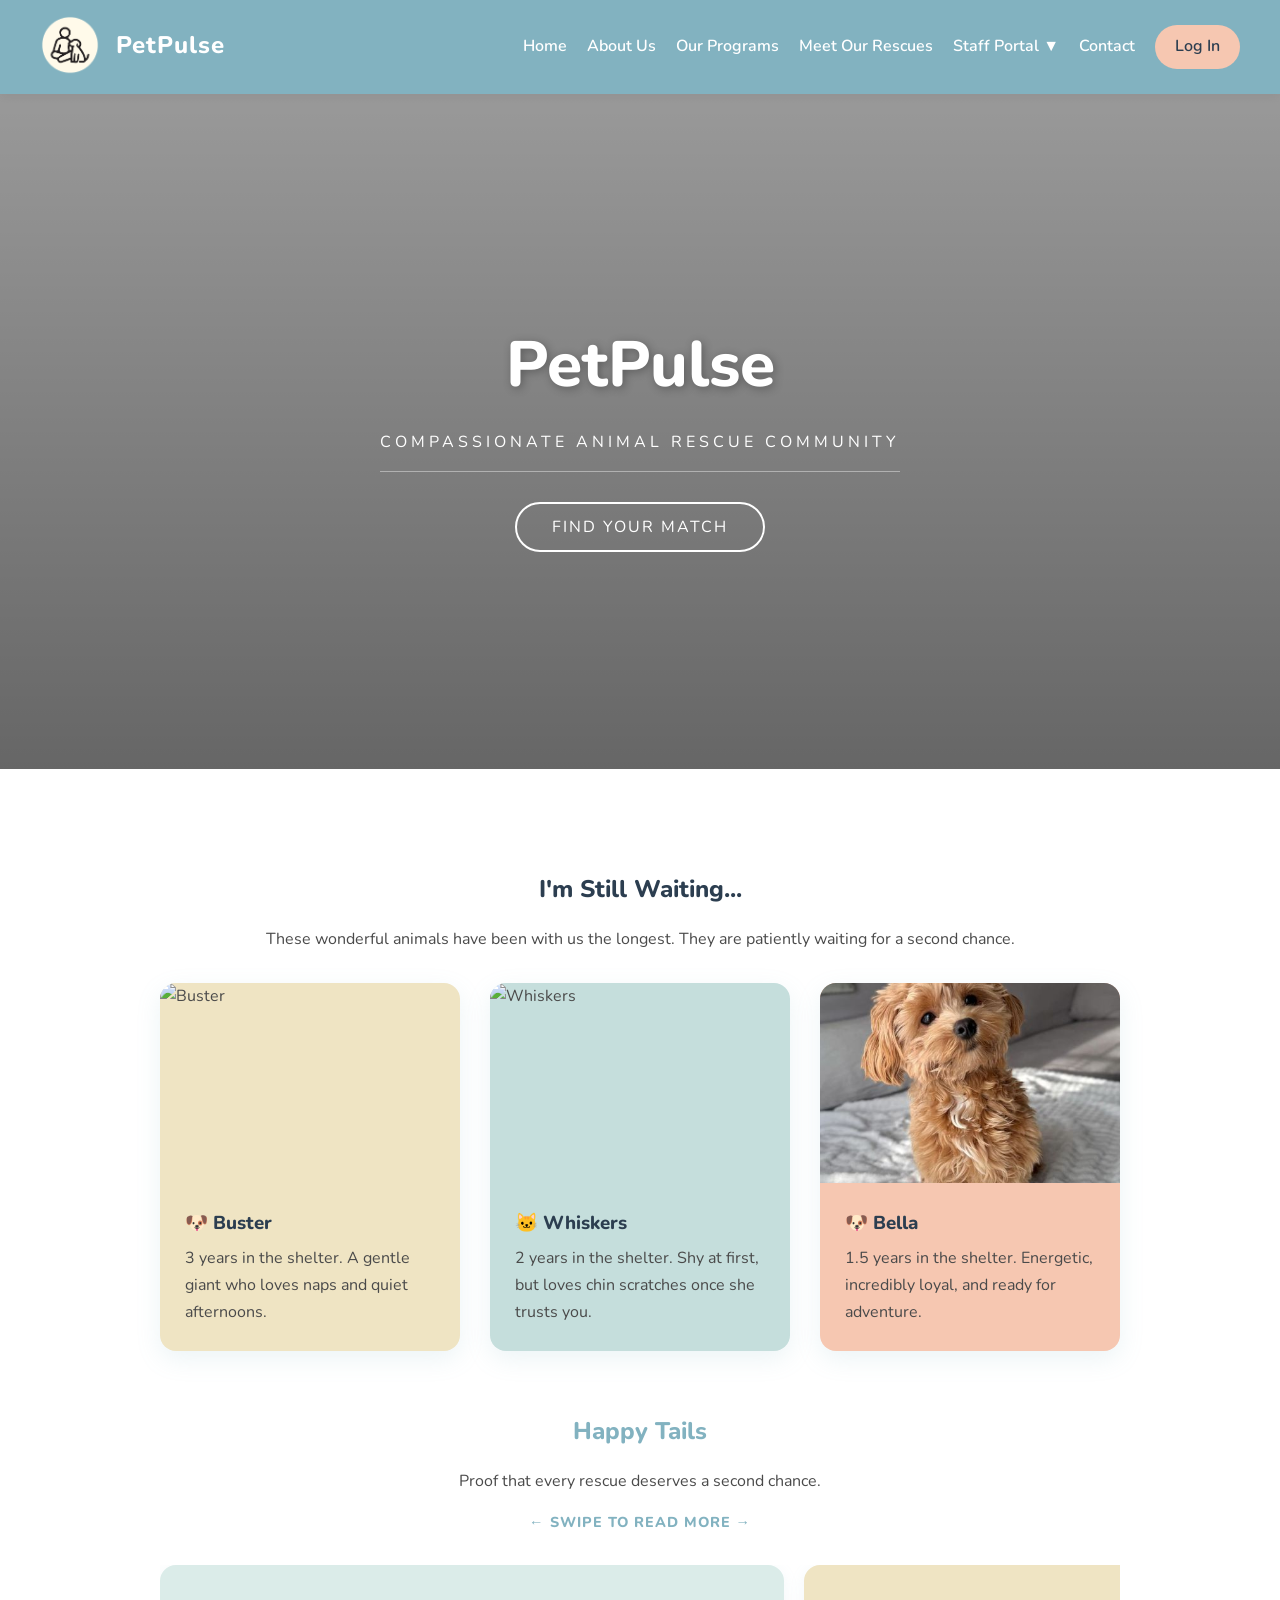
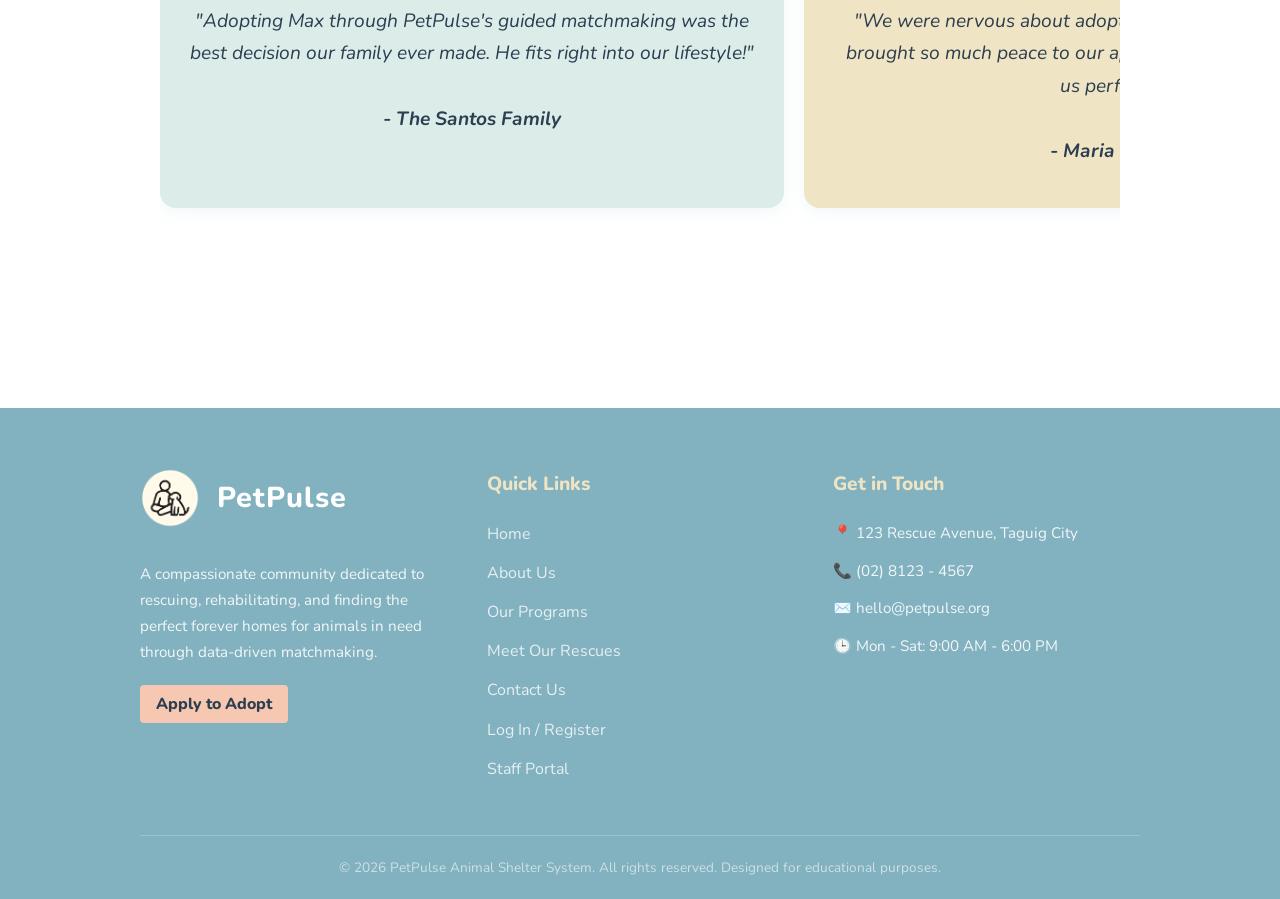
==== commit 4a0c3196: "Merge branch 'main' into feature-pia-ui" ====
--- a/index.html
+++ b/index.html
@@ -7,7 +7,6 @@
     
     <!-- Loads Pia's main colors and fonts -->
     <link rel="stylesheet" href="css/style.css">
-    <script src="js/auth.js" defer></script>
 
     <!-- INTERNAL STYLESHEET -->
     <style>
@@ -155,7 +154,41 @@
             <div id="navAuthContainer" style="display: inline-block; margin-left: 20px;"></div>
         </div>
 
-        <!-- Auth handled by js/auth.js -->
+        <!-- Script to handle dynamic Login/Logout state -->
+        <script>
+            function renderNavbarButton() {
+                const authContainer = document.getElementById('navAuthContainer');
+                if (!authContainer) return;
+
+                if (localStorage.getItem('isLoggedIn') === 'true') {
+                    const savedName = localStorage.getItem('profileName') || 'Admin Active';
+
+                    authContainer.innerHTML = `
+                        <div class="dropdown" style="display:inline-block; margin-left:0;">
+                            <a href="#" class="btn btn-accent dropbtn" style="color: var(--text-heading); padding: 8px 20px; display: flex; align-items: center; gap: 8px; border-radius: 50px;">
+                                <span>👤</span> ${savedName} ▼
+                            </a>
+                            <div class="dropdown-content" style="right:0; left:auto; min-width:160px;">
+                                <a href="profile.html">Edit Profile</a>
+                                <a href="#" id="logoutBtn">Log Out</a>
+                            </div>
+                        </div>
+                    `;
+                    document.getElementById('logoutBtn').addEventListener('click', function(e) {
+                        e.preventDefault();
+                        localStorage.removeItem('isLoggedIn');
+                        window.location.href = 'login.html';
+                    });
+                } else {
+                    authContainer.innerHTML = `
+                        <a href="login.html" class="btn btn-accent" style="color: var(--text-heading); padding: 8px 20px; margin-left: 0; border-radius: 50px;">Log In</a>
+                    `;
+                }
+            }
+
+            document.addEventListener('DOMContentLoaded', renderNavbarButton);
+            renderNavbarButton();
+        </script>
     </nav>
 
     <!-- FIXED: Redirects to login.html if not logged in -->
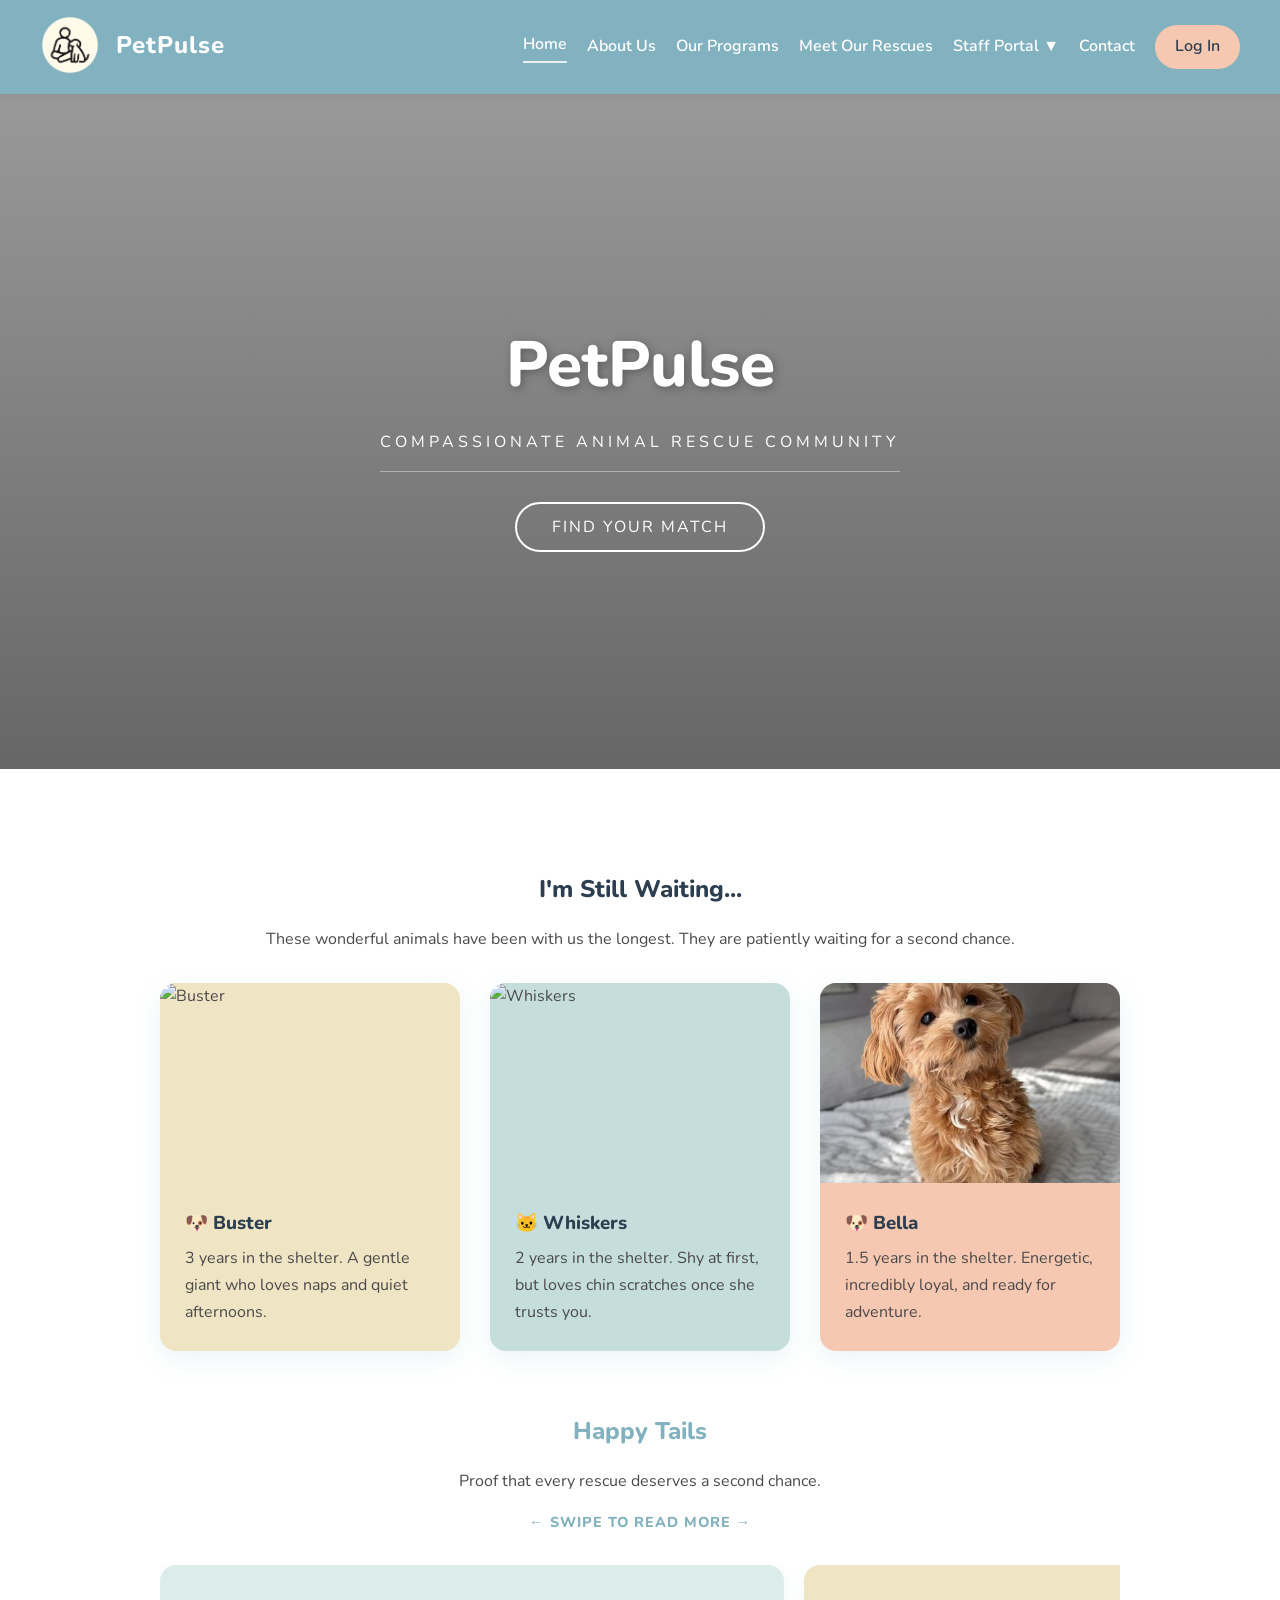
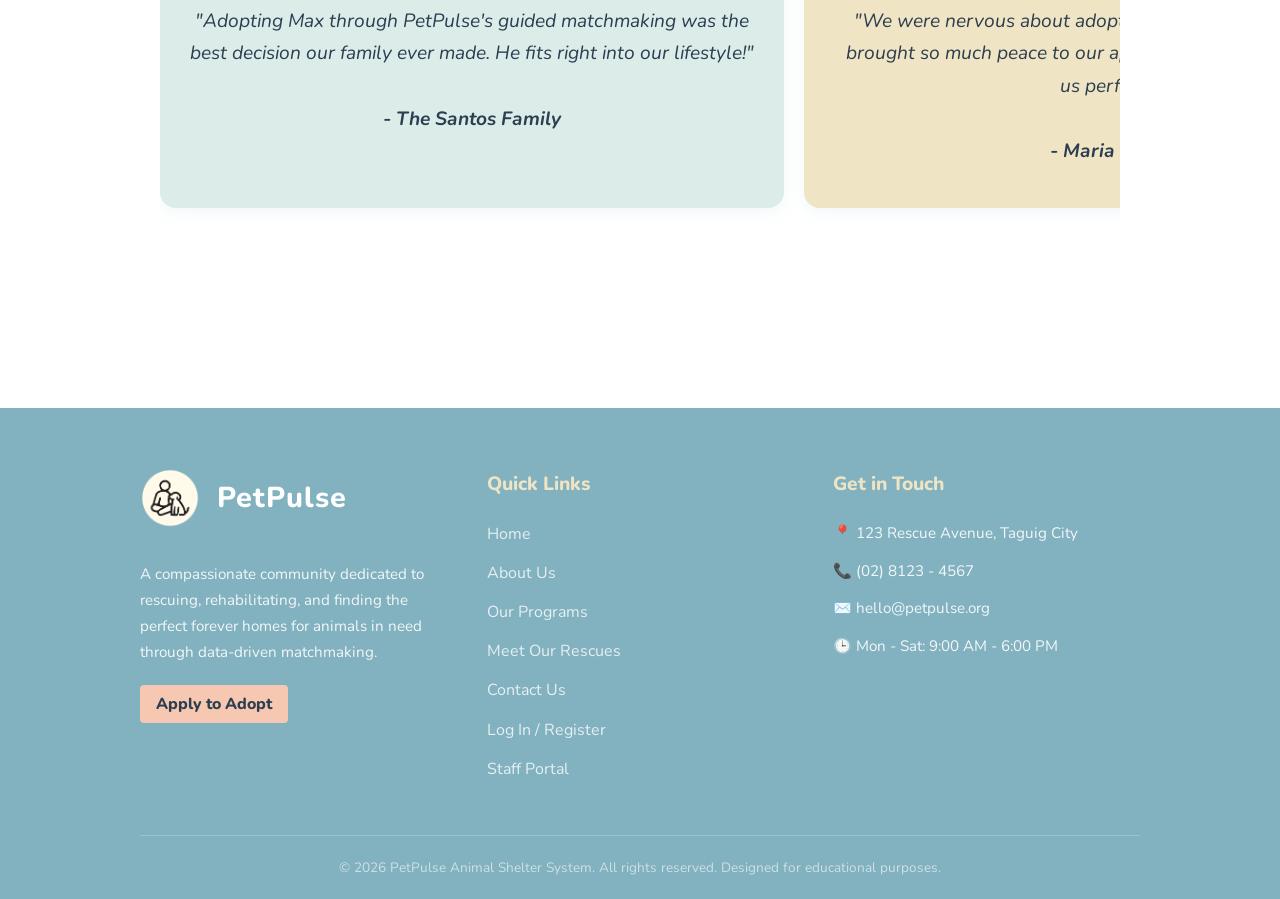
==== commit 1febd2df: "Merge pull request #32 from rossnie19/Admin_AND_User_Interface Admin and user interface" ====
--- a/index.html
+++ b/index.html
@@ -7,6 +7,7 @@
     
     <!-- Loads Pia's main colors and fonts -->
     <link rel="stylesheet" href="css/style.css">
+    <script src="js/auth.js" defer></script>
 
     <!-- INTERNAL STYLESHEET -->
     <style>
@@ -154,41 +155,7 @@
             <div id="navAuthContainer" style="display: inline-block; margin-left: 20px;"></div>
         </div>
 
-        <!-- Script to handle dynamic Login/Logout state -->
-        <script>
-            function renderNavbarButton() {
-                const authContainer = document.getElementById('navAuthContainer');
-                if (!authContainer) return;
-
-                if (localStorage.getItem('isLoggedIn') === 'true') {
-                    const savedName = localStorage.getItem('profileName') || 'Admin Active';
-
-                    authContainer.innerHTML = `
-                        <div class="dropdown" style="display:inline-block; margin-left:0;">
-                            <a href="#" class="btn btn-accent dropbtn" style="color: var(--text-heading); padding: 8px 20px; display: flex; align-items: center; gap: 8px; border-radius: 50px;">
-                                <span>👤</span> ${savedName} ▼
-                            </a>
-                            <div class="dropdown-content" style="right:0; left:auto; min-width:160px;">
-                                <a href="profile.html">Edit Profile</a>
-                                <a href="#" id="logoutBtn">Log Out</a>
-                            </div>
-                        </div>
-                    `;
-                    document.getElementById('logoutBtn').addEventListener('click', function(e) {
-                        e.preventDefault();
-                        localStorage.removeItem('isLoggedIn');
-                        window.location.href = 'login.html';
-                    });
-                } else {
-                    authContainer.innerHTML = `
-                        <a href="login.html" class="btn btn-accent" style="color: var(--text-heading); padding: 8px 20px; margin-left: 0; border-radius: 50px;">Log In</a>
-                    `;
-                }
-            }
-
-            document.addEventListener('DOMContentLoaded', renderNavbarButton);
-            renderNavbarButton();
-        </script>
+        <!-- Auth handled by js/auth.js -->
     </nav>
 
     <!-- FIXED: Redirects to login.html if not logged in -->
